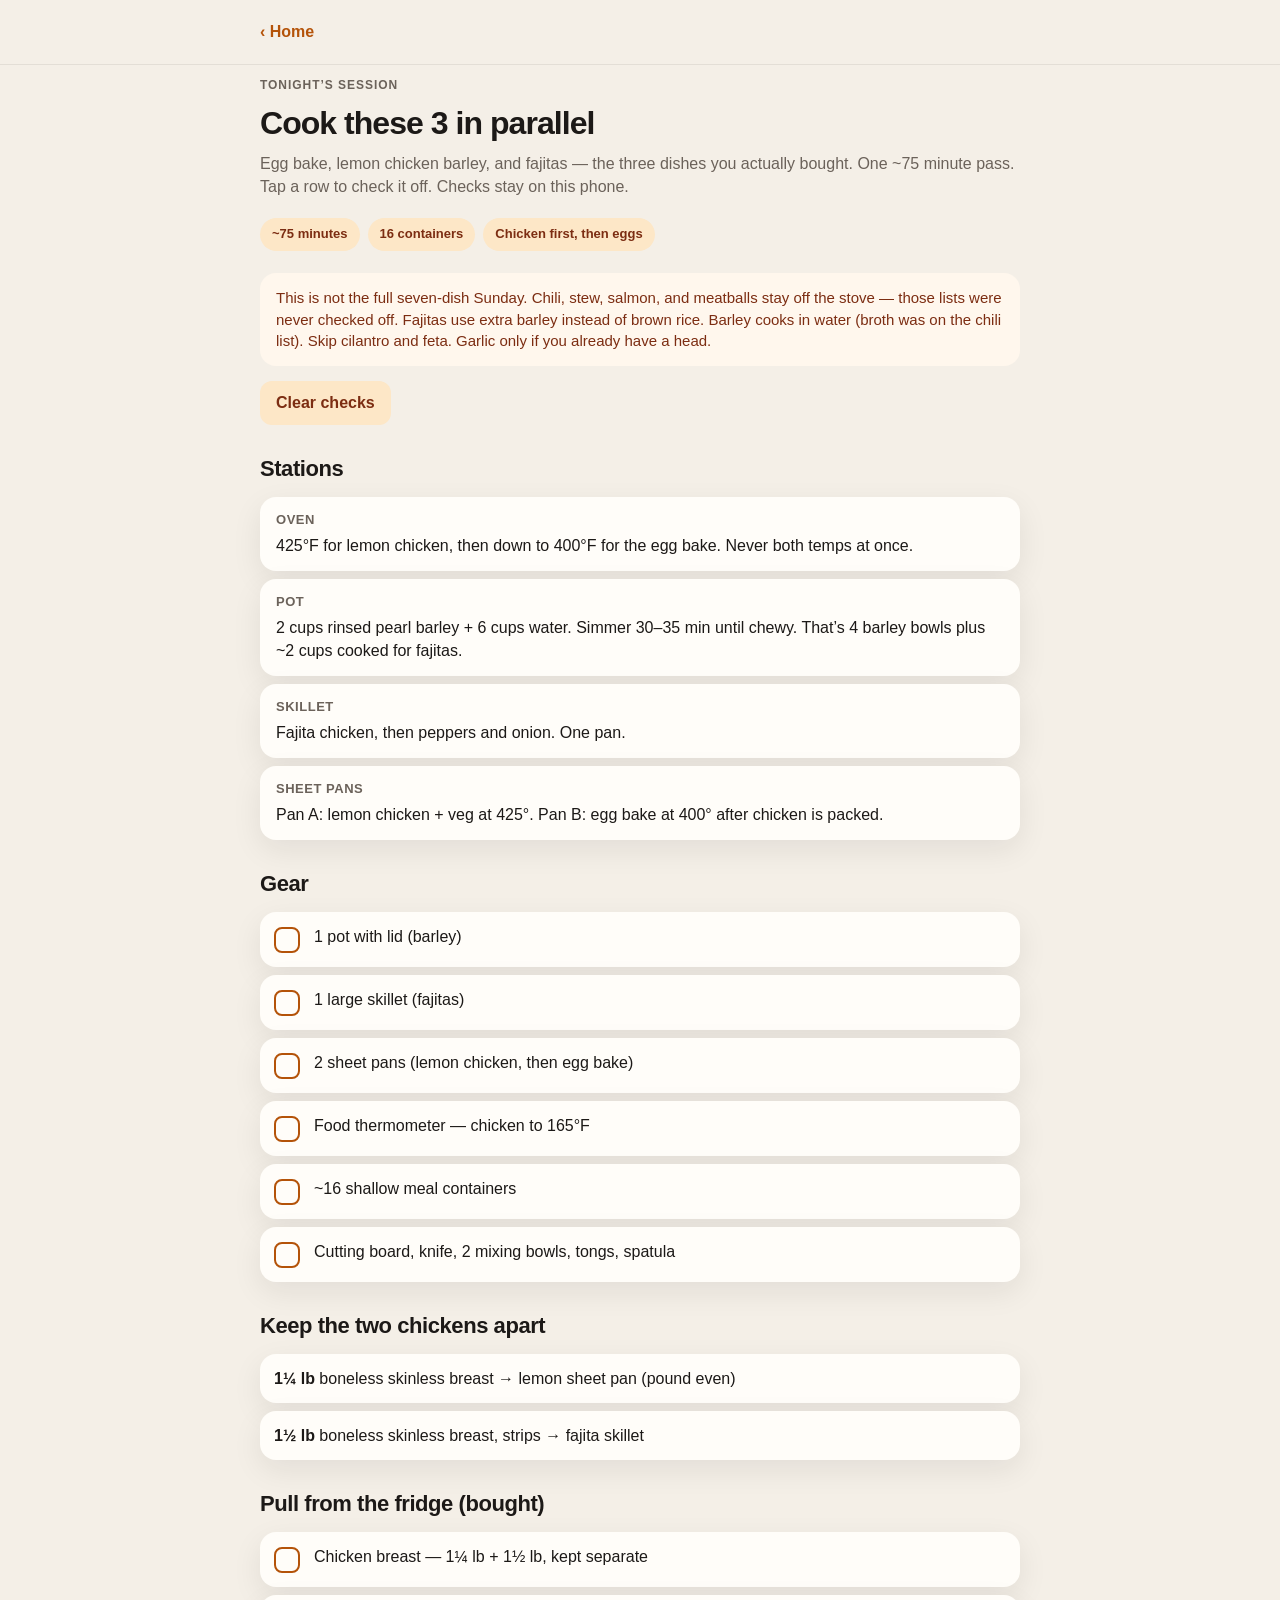
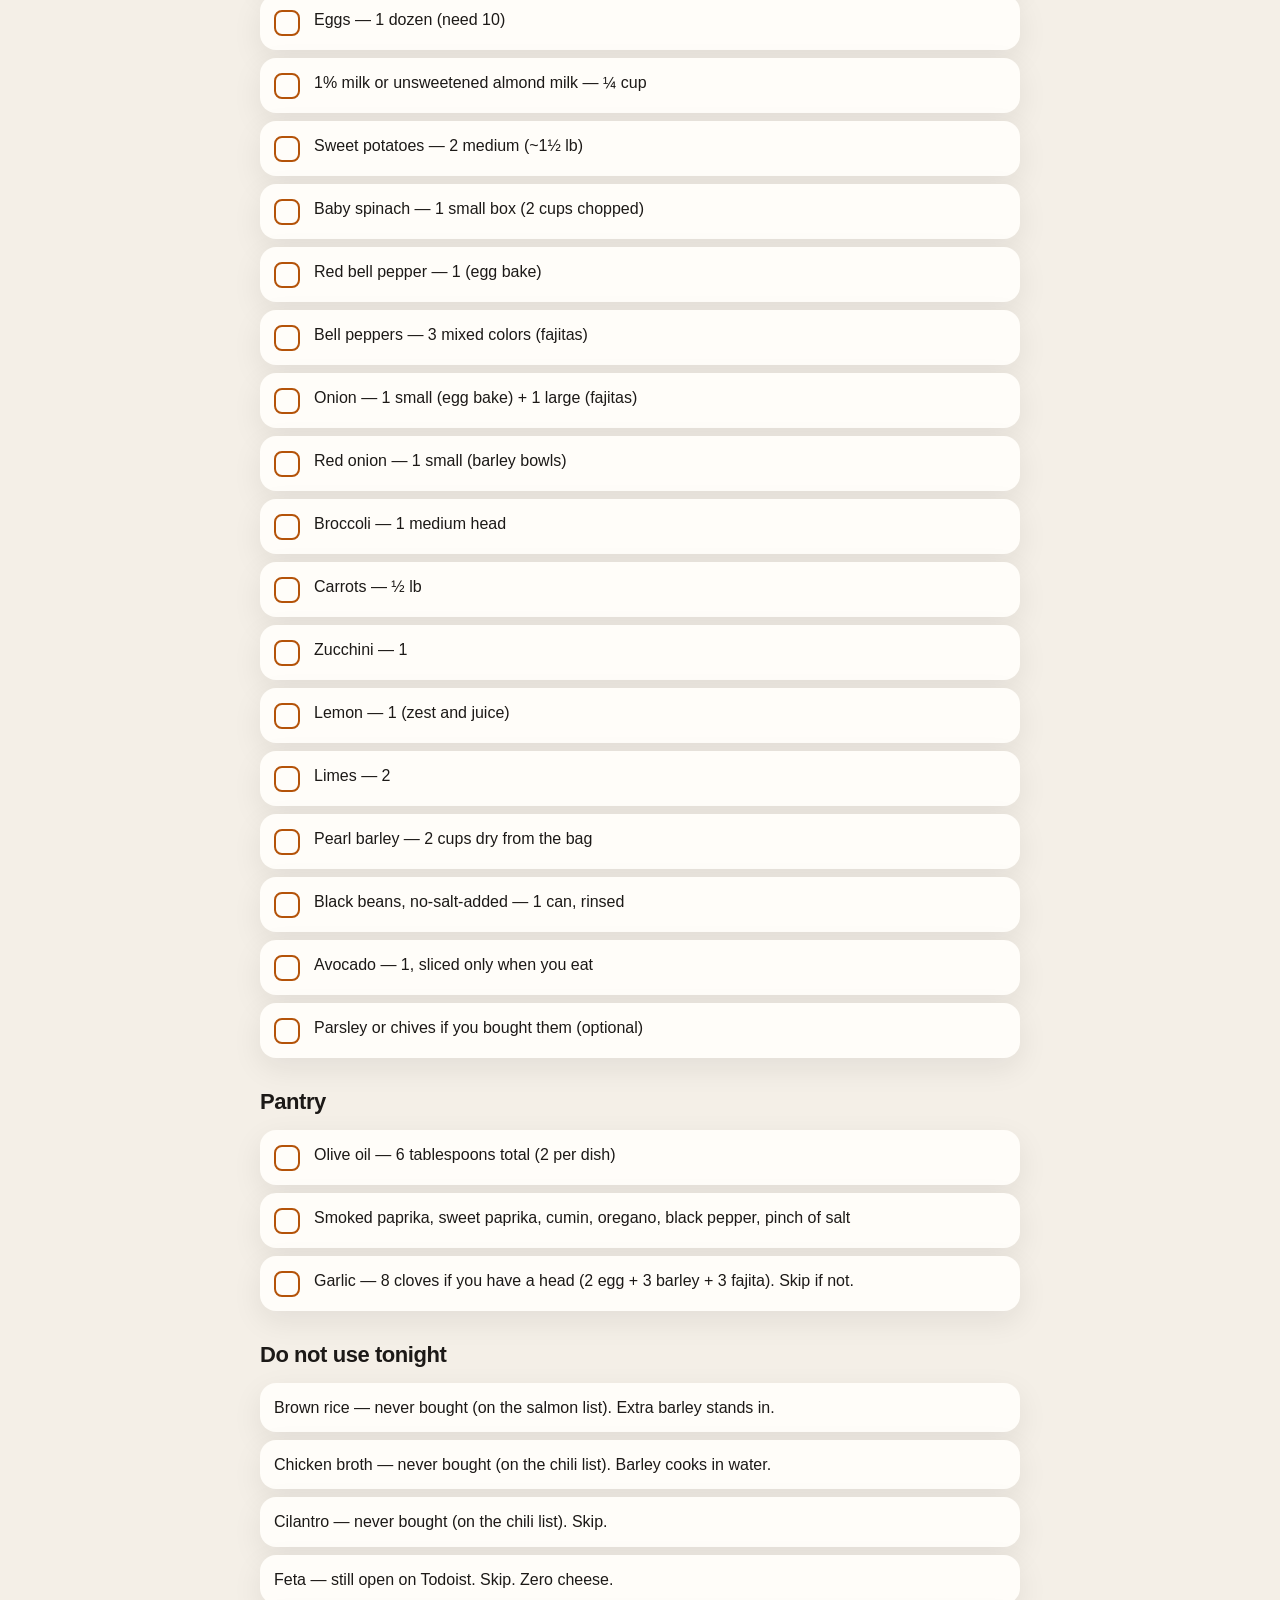
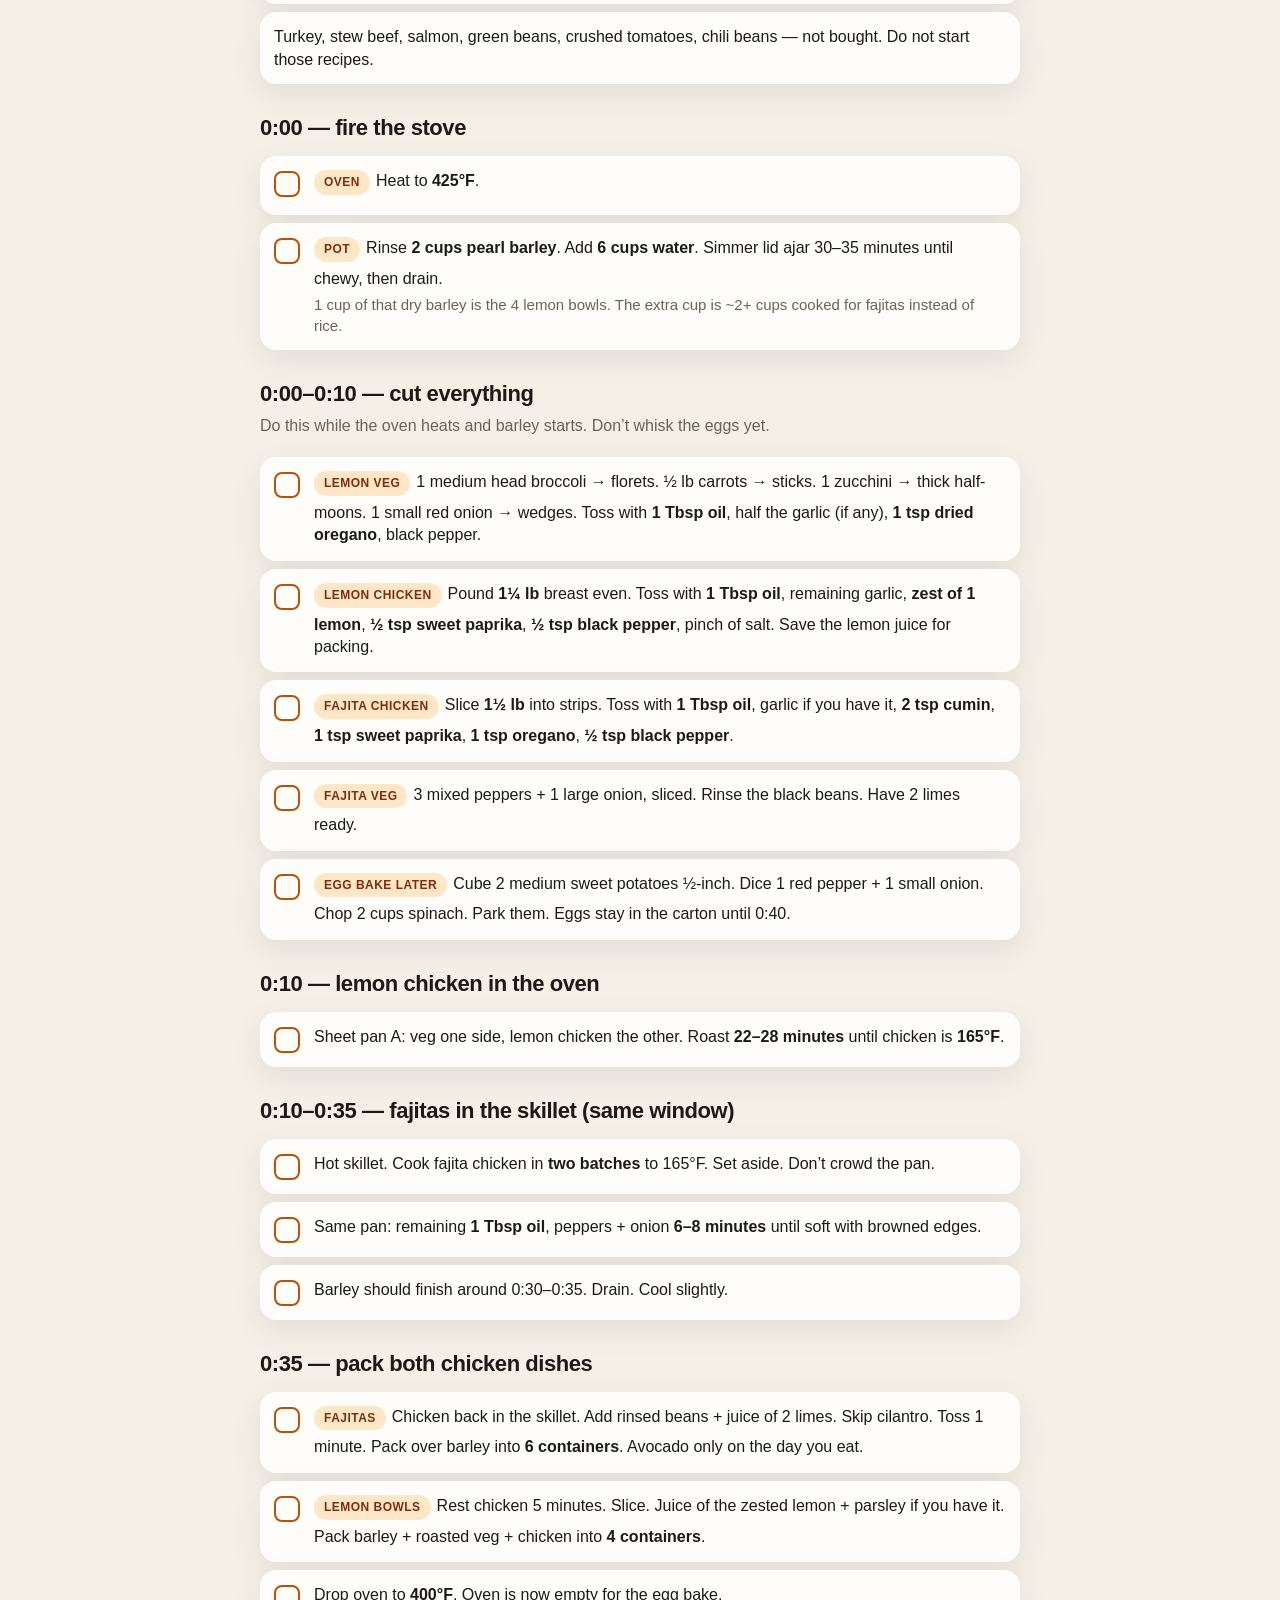
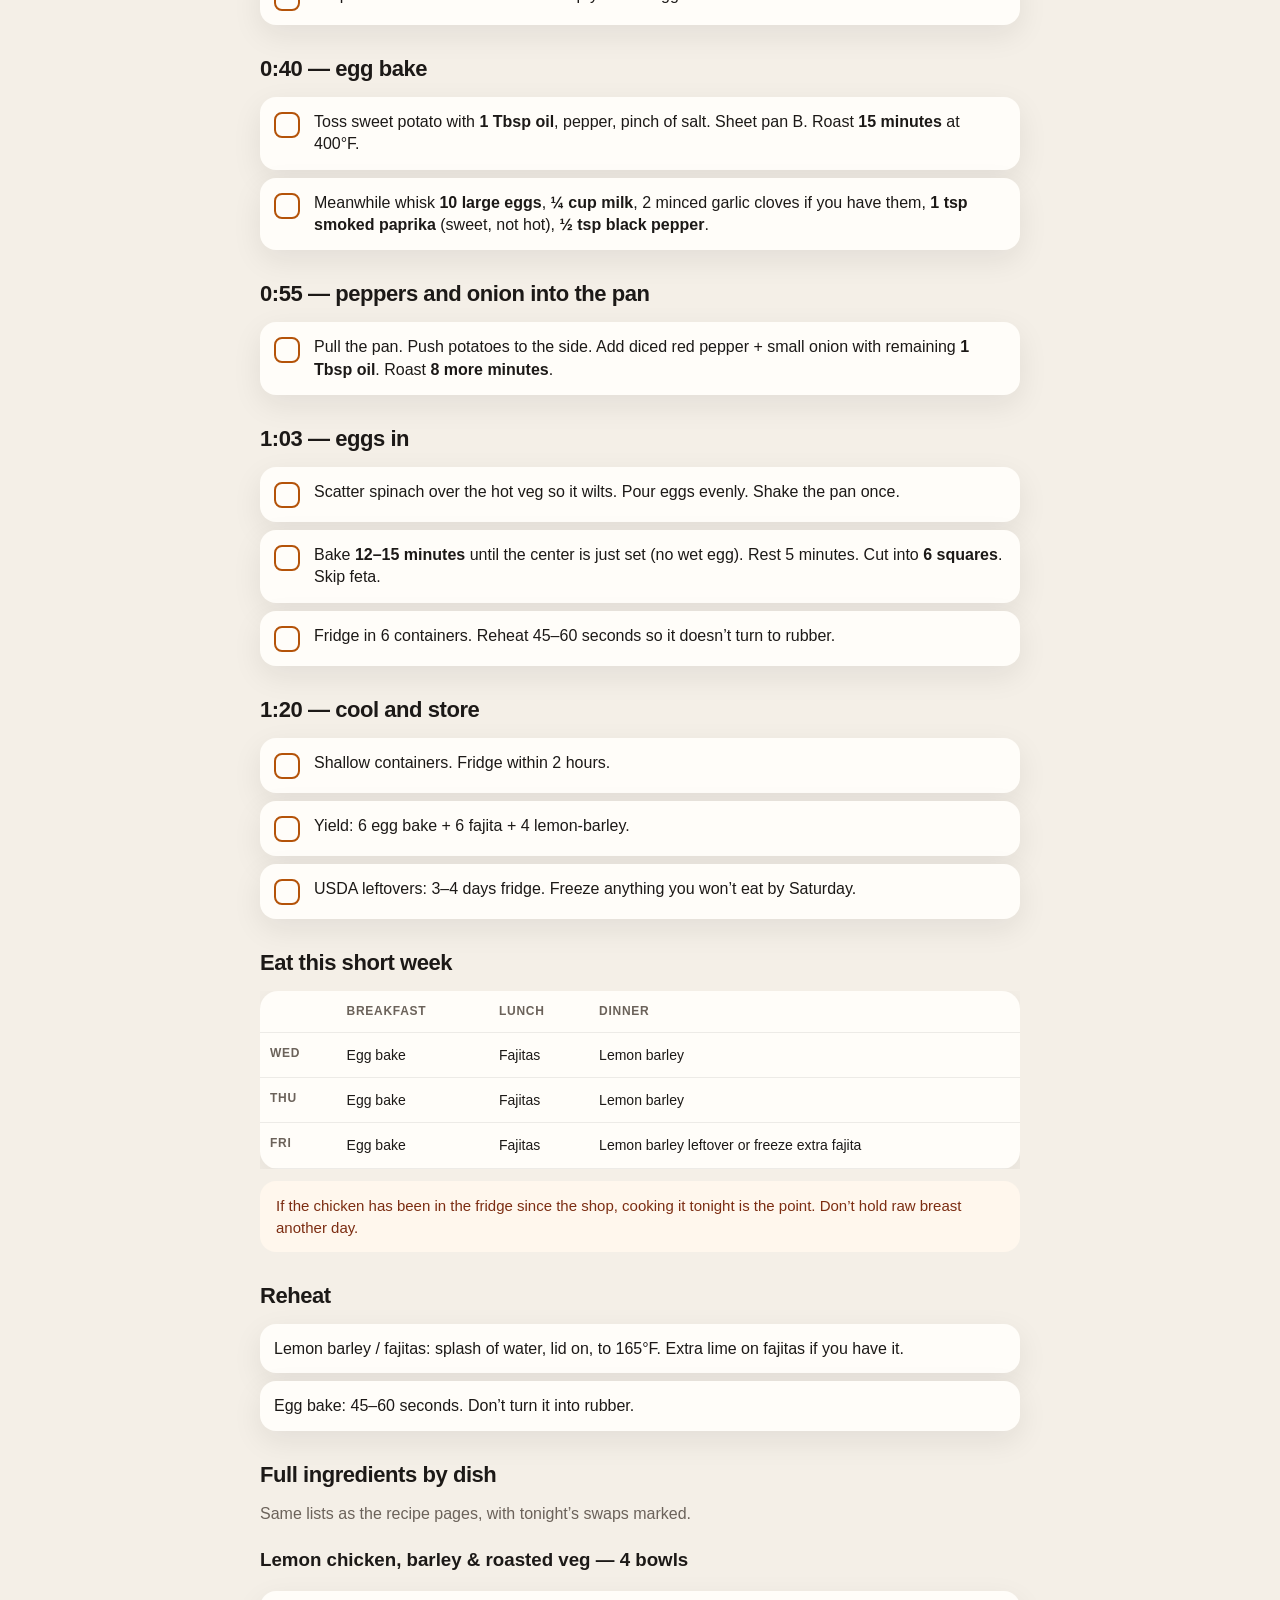
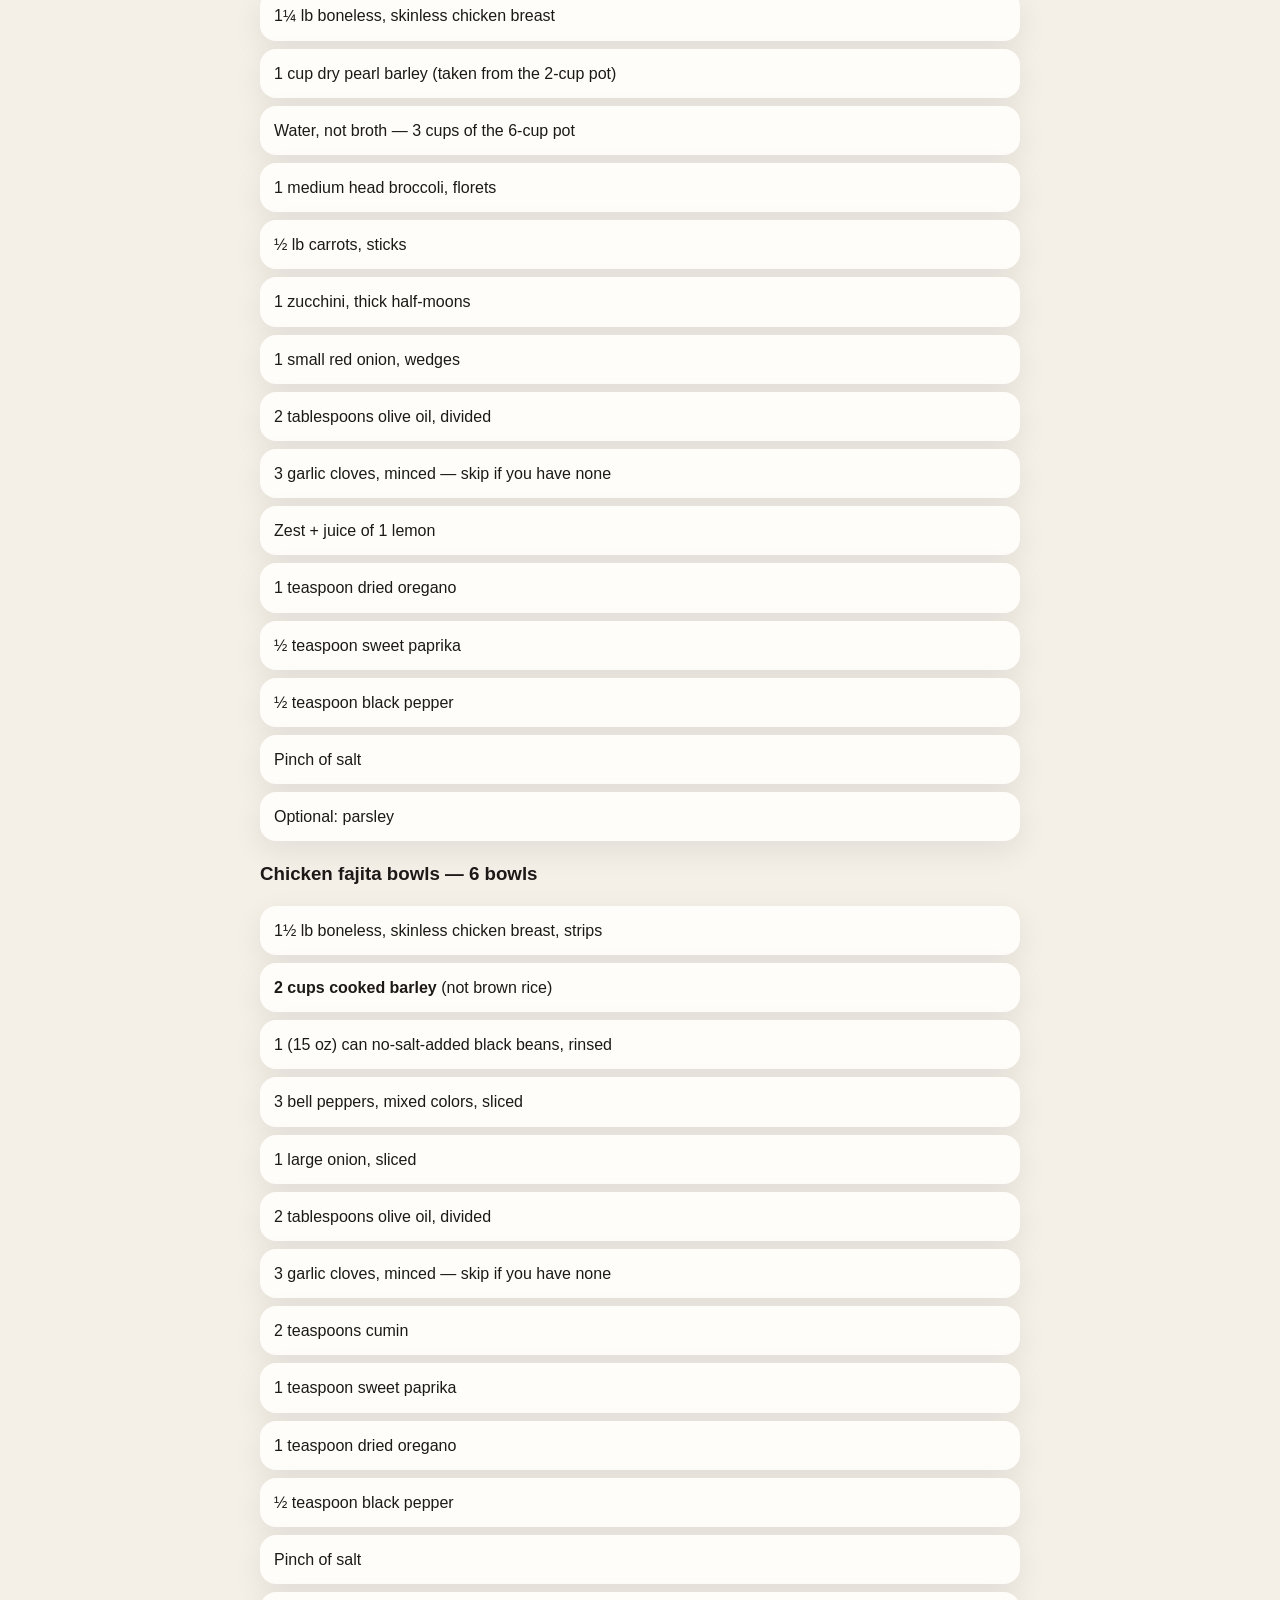
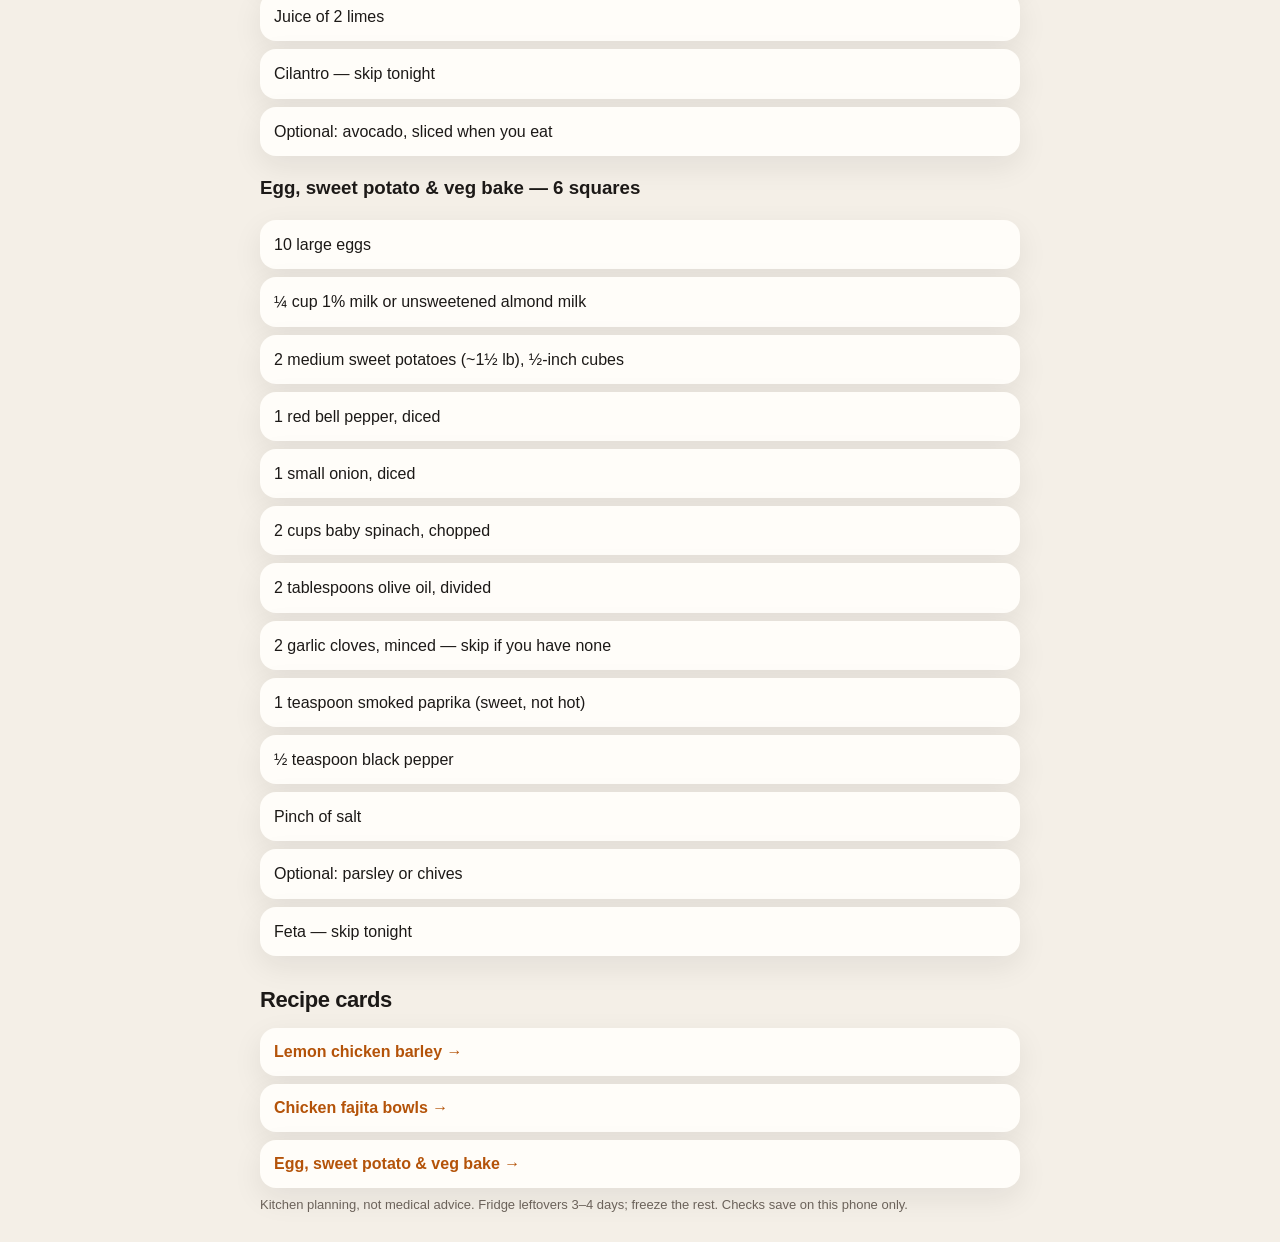
==== cook-now.html @ e44702f2 "Add parallel cook-now page for the three bought dishes. Phone checklist with full quantities, oven/s" ====
<!doctype html>
<html lang="en">
<head>
<meta charset="utf-8">
<meta name="viewport" content="width=device-width, initial-scale=1, viewport-fit=cover">
<meta name="theme-color" content="#f4efe7">
<meta name="apple-mobile-web-app-capable" content="yes">
<title>Cook these 3 now</title>
<link rel="stylesheet" href="css/app.css">
</head>
<body>
<header class="app"><div class="wrap"><a class="back" href="index.html">‹ Home</a></div></header>
<main class="wrap">

<!-- cook-now-v20260909 -->
<p class="kicker">Tonight’s session</p>
<h1>Cook these 3 in parallel</h1>
<p class="lede">Egg bake, lemon chicken barley, and fajitas — the three dishes you actually bought. One ~75 minute pass. Tap a row to check it off. Checks stay on this phone.</p>

<div class="pills">
  <span class="pill">~75 minutes</span>
  <span class="pill">16 containers</span>
  <span class="pill">Chicken first, then eggs</span>
</div>

<p class="note">This is not the full seven-dish Sunday. Chili, stew, salmon, and meatballs stay off the stove — those lists were never checked off. Fajitas use extra barley instead of brown rice. Barley cooks in water (broth was on the chili list). Skip cilantro and feta. Garlic only if you already have a head.</p>

<div class="toolbar-row">
  <button type="button" class="reset" id="reset-checks">Clear checks</button>
</div>

<h2>Stations</h2>
<div class="station-grid">
  <div class="station"><b>Oven</b>425°F for lemon chicken, then down to 400°F for the egg bake. Never both temps at once.</div>
  <div class="station"><b>Pot</b>2 cups rinsed pearl barley + 6 cups water. Simmer 30–35 min until chewy. That’s 4 barley bowls plus ~2 cups cooked for fajitas.</div>
  <div class="station"><b>Skillet</b>Fajita chicken, then peppers and onion. One pan.</div>
  <div class="station"><b>Sheet pans</b>Pan A: lemon chicken + veg at 425°. Pan B: egg bake at 400° after chicken is packed.</div>
</div>

<h2>Gear</h2>
<ul class="check" data-group="gear">
  <li data-id="g1"><span class="box" aria-hidden="true"></span><span class="txt">1 pot with lid (barley)</span></li>
  <li data-id="g2"><span class="box" aria-hidden="true"></span><span class="txt">1 large skillet (fajitas)</span></li>
  <li data-id="g3"><span class="box" aria-hidden="true"></span><span class="txt">2 sheet pans (lemon chicken, then egg bake)</span></li>
  <li data-id="g4"><span class="box" aria-hidden="true"></span><span class="txt">Food thermometer — chicken to 165°F</span></li>
  <li data-id="g5"><span class="box" aria-hidden="true"></span><span class="txt">~16 shallow meal containers</span></li>
  <li data-id="g6"><span class="box" aria-hidden="true"></span><span class="txt">Cutting board, knife, 2 mixing bowls, tongs, spatula</span></li>
</ul>

<h2>Keep the two chickens apart</h2>
<ul class="ing">
  <li><b>1¼ lb</b> boneless skinless breast → lemon sheet pan (pound even)</li>
  <li><b>1½ lb</b> boneless skinless breast, strips → fajita skillet</li>
</ul>

<h2>Pull from the fridge (bought)</h2>
<ul class="check" data-group="have">
  <li data-id="h1"><span class="box" aria-hidden="true"></span><span class="txt">Chicken breast — 1¼ lb + 1½ lb, kept separate</span></li>
  <li data-id="h2"><span class="box" aria-hidden="true"></span><span class="txt">Eggs — 1 dozen (need 10)</span></li>
  <li data-id="h3"><span class="box" aria-hidden="true"></span><span class="txt">1% milk or unsweetened almond milk — ¼ cup</span></li>
  <li data-id="h4"><span class="box" aria-hidden="true"></span><span class="txt">Sweet potatoes — 2 medium (~1½ lb)</span></li>
  <li data-id="h5"><span class="box" aria-hidden="true"></span><span class="txt">Baby spinach — 1 small box (2 cups chopped)</span></li>
  <li data-id="h6"><span class="box" aria-hidden="true"></span><span class="txt">Red bell pepper — 1 (egg bake)</span></li>
  <li data-id="h7"><span class="box" aria-hidden="true"></span><span class="txt">Bell peppers — 3 mixed colors (fajitas)</span></li>
  <li data-id="h8"><span class="box" aria-hidden="true"></span><span class="txt">Onion — 1 small (egg bake) + 1 large (fajitas)</span></li>
  <li data-id="h9"><span class="box" aria-hidden="true"></span><span class="txt">Red onion — 1 small (barley bowls)</span></li>
  <li data-id="h10"><span class="box" aria-hidden="true"></span><span class="txt">Broccoli — 1 medium head</span></li>
  <li data-id="h11"><span class="box" aria-hidden="true"></span><span class="txt">Carrots — ½ lb</span></li>
  <li data-id="h12"><span class="box" aria-hidden="true"></span><span class="txt">Zucchini — 1</span></li>
  <li data-id="h13"><span class="box" aria-hidden="true"></span><span class="txt">Lemon — 1 (zest and juice)</span></li>
  <li data-id="h14"><span class="box" aria-hidden="true"></span><span class="txt">Limes — 2</span></li>
  <li data-id="h15"><span class="box" aria-hidden="true"></span><span class="txt">Pearl barley — 2 cups dry from the bag</span></li>
  <li data-id="h16"><span class="box" aria-hidden="true"></span><span class="txt">Black beans, no-salt-added — 1 can, rinsed</span></li>
  <li data-id="h17"><span class="box" aria-hidden="true"></span><span class="txt">Avocado — 1, sliced only when you eat</span></li>
  <li data-id="h18"><span class="box" aria-hidden="true"></span><span class="txt">Parsley or chives if you bought them (optional)</span></li>
</ul>

<h2>Pantry</h2>
<ul class="check" data-group="pantry">
  <li data-id="p1"><span class="box" aria-hidden="true"></span><span class="txt">Olive oil — 6 tablespoons total (2 per dish)</span></li>
  <li data-id="p2"><span class="box" aria-hidden="true"></span><span class="txt">Smoked paprika, sweet paprika, cumin, oregano, black pepper, pinch of salt</span></li>
  <li data-id="p3"><span class="box" aria-hidden="true"></span><span class="txt">Garlic — 8 cloves if you have a head (2 egg + 3 barley + 3 fajita). Skip if not.</span></li>
</ul>

<h2>Do not use tonight</h2>
<ul class="ing">
  <li>Brown rice — never bought (on the salmon list). Extra barley stands in.</li>
  <li>Chicken broth — never bought (on the chili list). Barley cooks in water.</li>
  <li>Cilantro — never bought (on the chili list). Skip.</li>
  <li>Feta — still open on Todoist. Skip. Zero cheese.</li>
  <li>Turkey, stew beef, salmon, green beans, crushed tomatoes, chili beans — not bought. Do not start those recipes.</li>
</ul>

<h2>0:00 — fire the stove</h2>
<ul class="check" data-group="t00">
  <li data-id="t00a"><span class="box" aria-hidden="true"></span><span class="txt"><span class="when">Oven</span>Heat to <b>425°F</b>.</span></li>
  <li data-id="t00b"><span class="box" aria-hidden="true"></span><span class="txt"><span class="when">Pot</span>Rinse <b>2 cups pearl barley</b>. Add <b>6 cups water</b>. Simmer lid ajar 30–35 minutes until chewy, then drain.<span class="sub">1 cup of that dry barley is the 4 lemon bowls. The extra cup is ~2+ cups cooked for fajitas instead of rice.</span></span></li>
</ul>

<h2>0:00–0:10 — cut everything</h2>
<p class="lede" style="margin-top:-8px">Do this while the oven heats and barley starts. Don’t whisk the eggs yet.</p>
<ul class="check" data-group="prep">
  <li data-id="pr1"><span class="box" aria-hidden="true"></span><span class="txt"><span class="when">Lemon veg</span>1 medium head broccoli → florets. ½ lb carrots → sticks. 1 zucchini → thick half-moons. 1 small red onion → wedges. Toss with <b>1 Tbsp oil</b>, half the garlic (if any), <b>1 tsp dried oregano</b>, black pepper.</span></li>
  <li data-id="pr2"><span class="box" aria-hidden="true"></span><span class="txt"><span class="when">Lemon chicken</span>Pound <b>1¼ lb</b> breast even. Toss with <b>1 Tbsp oil</b>, remaining garlic, <b>zest of 1 lemon</b>, <b>½ tsp sweet paprika</b>, <b>½ tsp black pepper</b>, pinch of salt. Save the lemon juice for packing.</span></li>
  <li data-id="pr3"><span class="box" aria-hidden="true"></span><span class="txt"><span class="when">Fajita chicken</span>Slice <b>1½ lb</b> into strips. Toss with <b>1 Tbsp oil</b>, garlic if you have it, <b>2 tsp cumin</b>, <b>1 tsp sweet paprika</b>, <b>1 tsp oregano</b>, <b>½ tsp black pepper</b>.</span></li>
  <li data-id="pr4"><span class="box" aria-hidden="true"></span><span class="txt"><span class="when">Fajita veg</span>3 mixed peppers + 1 large onion, sliced. Rinse the black beans. Have 2 limes ready.</span></li>
  <li data-id="pr5"><span class="box" aria-hidden="true"></span><span class="txt"><span class="when">Egg bake later</span>Cube 2 medium sweet potatoes ½-inch. Dice 1 red pepper + 1 small onion. Chop 2 cups spinach. Park them. Eggs stay in the carton until 0:40.</span></li>
</ul>

<h2>0:10 — lemon chicken in the oven</h2>
<ul class="check" data-group="t10">
  <li data-id="t10a"><span class="box" aria-hidden="true"></span><span class="txt">Sheet pan A: veg one side, lemon chicken the other. Roast <b>22–28 minutes</b> until chicken is <b>165°F</b>.</span></li>
</ul>

<h2>0:10–0:35 — fajitas in the skillet (same window)</h2>
<ul class="check" data-group="t10s">
  <li data-id="t10b"><span class="box" aria-hidden="true"></span><span class="txt">Hot skillet. Cook fajita chicken in <b>two batches</b> to 165°F. Set aside. Don’t crowd the pan.</span></li>
  <li data-id="t10c"><span class="box" aria-hidden="true"></span><span class="txt">Same pan: remaining <b>1 Tbsp oil</b>, peppers + onion <b>6–8 minutes</b> until soft with browned edges.</span></li>
  <li data-id="t10d"><span class="box" aria-hidden="true"></span><span class="txt">Barley should finish around 0:30–0:35. Drain. Cool slightly.</span></li>
</ul>

<h2>0:35 — pack both chicken dishes</h2>
<ul class="check" data-group="t35">
  <li data-id="t35a"><span class="box" aria-hidden="true"></span><span class="txt"><span class="when">Fajitas</span>Chicken back in the skillet. Add rinsed beans + juice of 2 limes. Skip cilantro. Toss 1 minute. Pack over barley into <b>6 containers</b>. Avocado only on the day you eat.</span></li>
  <li data-id="t35b"><span class="box" aria-hidden="true"></span><span class="txt"><span class="when">Lemon bowls</span>Rest chicken 5 minutes. Slice. Juice of the zested lemon + parsley if you have it. Pack barley + roasted veg + chicken into <b>4 containers</b>.</span></li>
  <li data-id="t35c"><span class="box" aria-hidden="true"></span><span class="txt">Drop oven to <b>400°F</b>. Oven is now empty for the egg bake.</span></li>
</ul>

<h2>0:40 — egg bake</h2>
<ul class="check" data-group="t40">
  <li data-id="t40a"><span class="box" aria-hidden="true"></span><span class="txt">Toss sweet potato with <b>1 Tbsp oil</b>, pepper, pinch of salt. Sheet pan B. Roast <b>15 minutes</b> at 400°F.</span></li>
  <li data-id="t40b"><span class="box" aria-hidden="true"></span><span class="txt">Meanwhile whisk <b>10 large eggs</b>, <b>¼ cup milk</b>, 2 minced garlic cloves if you have them, <b>1 tsp smoked paprika</b> (sweet, not hot), <b>½ tsp black pepper</b>.</span></li>
</ul>

<h2>0:55 — peppers and onion into the pan</h2>
<ul class="check" data-group="t55">
  <li data-id="t55a"><span class="box" aria-hidden="true"></span><span class="txt">Pull the pan. Push potatoes to the side. Add diced red pepper + small onion with remaining <b>1 Tbsp oil</b>. Roast <b>8 more minutes</b>.</span></li>
</ul>

<h2>1:03 — eggs in</h2>
<ul class="check" data-group="t63">
  <li data-id="t63a"><span class="box" aria-hidden="true"></span><span class="txt">Scatter spinach over the hot veg so it wilts. Pour eggs evenly. Shake the pan once.</span></li>
  <li data-id="t63b"><span class="box" aria-hidden="true"></span><span class="txt">Bake <b>12–15 minutes</b> until the center is just set (no wet egg). Rest 5 minutes. Cut into <b>6 squares</b>. Skip feta.</span></li>
  <li data-id="t63c"><span class="box" aria-hidden="true"></span><span class="txt">Fridge in 6 containers. Reheat 45–60 seconds so it doesn’t turn to rubber.</span></li>
</ul>

<h2>1:20 — cool and store</h2>
<ul class="check" data-group="done">
  <li data-id="d1"><span class="box" aria-hidden="true"></span><span class="txt">Shallow containers. Fridge within 2 hours.</span></li>
  <li data-id="d2"><span class="box" aria-hidden="true"></span><span class="txt">Yield: 6 egg bake + 6 fajita + 4 lemon-barley.</span></li>
  <li data-id="d3"><span class="box" aria-hidden="true"></span><span class="txt">USDA leftovers: 3–4 days fridge. Freeze anything you won’t eat by Saturday.</span></li>
</ul>

<h2>Eat this short week</h2>
<div style="overflow-x:auto">
<table class="week">
<thead><tr><th></th><th>Breakfast</th><th>Lunch</th><th>Dinner</th></tr></thead>
<tbody>
<tr><th>Wed</th><td>Egg bake</td><td>Fajitas</td><td>Lemon barley</td></tr>
<tr><th>Thu</th><td>Egg bake</td><td>Fajitas</td><td>Lemon barley</td></tr>
<tr><th>Fri</th><td>Egg bake</td><td>Fajitas</td><td>Lemon barley leftover or freeze extra fajita</td></tr>
</tbody>
</table>
</div>
<p class="note" style="margin-top:12px">If the chicken has been in the fridge since the shop, cooking it tonight is the point. Don’t hold raw breast another day.</p>

<h2>Reheat</h2>
<ul class="ing">
  <li>Lemon barley / fajitas: splash of water, lid on, to 165°F. Extra lime on fajitas if you have it.</li>
  <li>Egg bake: 45–60 seconds. Don’t turn it into rubber.</li>
</ul>

<h2>Full ingredients by dish</h2>
<p class="lede">Same lists as the recipe pages, with tonight’s swaps marked.</p>

<h3>Lemon chicken, barley &amp; roasted veg — 4 bowls</h3>
<ul class="ing">
  <li>1¼ lb boneless, skinless chicken breast</li>
  <li>1 cup dry pearl barley (taken from the 2-cup pot)</li>
  <li>Water, not broth — 3 cups of the 6-cup pot</li>
  <li>1 medium head broccoli, florets</li>
  <li>½ lb carrots, sticks</li>
  <li>1 zucchini, thick half-moons</li>
  <li>1 small red onion, wedges</li>
  <li>2 tablespoons olive oil, divided</li>
  <li>3 garlic cloves, minced — skip if you have none</li>
  <li>Zest + juice of 1 lemon</li>
  <li>1 teaspoon dried oregano</li>
  <li>½ teaspoon sweet paprika</li>
  <li>½ teaspoon black pepper</li>
  <li>Pinch of salt</li>
  <li>Optional: parsley</li>
</ul>

<h3>Chicken fajita bowls — 6 bowls</h3>
<ul class="ing">
  <li>1½ lb boneless, skinless chicken breast, strips</li>
  <li><b>2 cups cooked barley</b> (not brown rice)</li>
  <li>1 (15 oz) can no-salt-added black beans, rinsed</li>
  <li>3 bell peppers, mixed colors, sliced</li>
  <li>1 large onion, sliced</li>
  <li>2 tablespoons olive oil, divided</li>
  <li>3 garlic cloves, minced — skip if you have none</li>
  <li>2 teaspoons cumin</li>
  <li>1 teaspoon sweet paprika</li>
  <li>1 teaspoon dried oregano</li>
  <li>½ teaspoon black pepper</li>
  <li>Pinch of salt</li>
  <li>Juice of 2 limes</li>
  <li>Cilantro — skip tonight</li>
  <li>Optional: avocado, sliced when you eat</li>
</ul>

<h3>Egg, sweet potato &amp; veg bake — 6 squares</h3>
<ul class="ing">
  <li>10 large eggs</li>
  <li>¼ cup 1% milk or unsweetened almond milk</li>
  <li>2 medium sweet potatoes (~1½ lb), ½-inch cubes</li>
  <li>1 red bell pepper, diced</li>
  <li>1 small onion, diced</li>
  <li>2 cups baby spinach, chopped</li>
  <li>2 tablespoons olive oil, divided</li>
  <li>2 garlic cloves, minced — skip if you have none</li>
  <li>1 teaspoon smoked paprika (sweet, not hot)</li>
  <li>½ teaspoon black pepper</li>
  <li>Pinch of salt</li>
  <li>Optional: parsley or chives</li>
  <li>Feta — skip tonight</li>
</ul>

<h2>Recipe cards</h2>
<div class="dish-links">
  <a href="recipes/barley-bowls.html">Lemon chicken barley →</a>
  <a href="recipes/fajitas.html">Chicken fajita bowls →</a>
  <a href="recipes/egg-bake.html">Egg, sweet potato &amp; veg bake →</a>
</div>

</main>
<footer class="wrap">Kitchen planning, not medical advice. Fridge leftovers 3–4 days; freeze the rest. Checks save on this phone only.</footer>
<script>
(function () {
  var KEY = 'cook-now-v20260909';
  var state = {};
  try { state = JSON.parse(localStorage.getItem(KEY) || '{}') || {}; } catch (e) { state = {}; }
  function paint(li) {
    var on = !!state[li.getAttribute('data-id')];
    li.classList.toggle('on', on);
    li.setAttribute('aria-checked', on ? 'true' : 'false');
  }
  document.querySelectorAll('.check li[data-id]').forEach(function (li) {
    li.setAttribute('role', 'checkbox');
    li.setAttribute('tabindex', '0');
    paint(li);
    function toggle() {
      var id = li.getAttribute('data-id');
      state[id] = !state[id];
      try { localStorage.setItem(KEY, JSON.stringify(state)); } catch (e) {}
      paint(li);
    }
    li.addEventListener('click', toggle);
    li.addEventListener('keydown', function (e) {
      if (e.key === 'Enter' || e.key === ' ') { e.preventDefault(); toggle(); }
    });
  });
  var reset = document.getElementById('reset-checks');
  if (reset) {
    reset.addEventListener('click', function () {
      state = {};
      try { localStorage.removeItem(KEY); } catch (e) {}
      document.querySelectorAll('.check li[data-id]').forEach(paint);
    });
  }
})();
</script>
</body>
</html>
---- css/app.css ----
:root {
  --bg: #f4efe7;
  --card: #fffdf9;
  --ink: #1c1917;
  --muted: #6b625a;
  --line: rgba(28, 25, 23, 0.08);
  --accent: #b45309;
  --accent-soft: #fde7c7;
  --shadow: 0 10px 30px rgba(28, 25, 23, 0.08);
  --radius: 22px;
}
* { box-sizing: border-box; }
html, body { margin: 0; padding: 0; }
body {
  font-family: -apple-system, BlinkMacSystemFont, "SF Pro Text", "Segoe UI", sans-serif;
  background: var(--bg);
  color: var(--ink);
  line-height: 1.45;
  padding-bottom: calc(28px + env(safe-area-inset-bottom));
}
a { color: inherit; }
.wrap { width: min(760px, calc(100% - 32px)); margin: 0 auto; }
header.app {
  position: sticky; top: 0; z-index: 10;
  background: rgba(244, 239, 231, 0.9);
  -webkit-backdrop-filter: blur(16px);
  backdrop-filter: blur(16px);
  border-bottom: 1px solid var(--line);
}
header.app .wrap {
  display: flex; align-items: center; justify-content: space-between;
  min-height: 56px;
  padding: 10px 0;
}
.back {
  display: inline-flex; align-items: center; gap: 4px;
  min-height: 44px; font-size: 16px; font-weight: 600;
  text-decoration: none; color: var(--accent);
  touch-action: manipulation;
}
.kicker { font-size: 12px; letter-spacing: .08em; text-transform: uppercase; color: var(--muted); font-weight: 700; }
h1 { font-size: 32px; line-height: 1.1; letter-spacing: -0.03em; margin: 8px 0 10px; }
h2 { font-size: 22px; letter-spacing: -0.02em; margin: 28px 0 12px; }
.lede { color: var(--muted); font-size: 16px; margin: 0 0 20px; }
.pills { display: flex; flex-wrap: wrap; gap: 8px; margin: 14px 0 22px; }
.pill {
  background: var(--accent-soft); color: #7c2d12;
  border-radius: 999px; padding: 7px 12px; font-size: 13px; font-weight: 650;
}
.gallery {
  display: flex; gap: 10px; overflow-x: auto; scroll-snap-type: x mandatory;
  padding-bottom: 6px; margin: 0 -16px 8px; padding-left: 16px; padding-right: 16px;
  -webkit-overflow-scrolling: touch;
}
.gallery img {
  width: min(86vw, 640px); height: 240px; object-fit: cover;
  border-radius: 20px; scroll-snap-align: start; flex: 0 0 auto;
  box-shadow: var(--shadow); background: #ddd;
}
.hero-card, .card, .recipe-card {
  background: var(--card); border-radius: var(--radius);
  box-shadow: var(--shadow); overflow: hidden;
}
.recipe-card img { width: 100%; height: 168px; object-fit: cover; display: block; }
.recipe-card .body, .card .body { padding: 16px 16px 18px; }
.recipe-card h3 { margin: 0 0 6px; font-size: 20px; letter-spacing: -0.02em; }
.recipe-card p { margin: 0; color: var(--muted); font-size: 15px; }
.grid { display: grid; gap: 14px; }
.week {
  width: 100%; border-collapse: collapse; font-size: 14px;
  background: var(--card); border-radius: 18px; overflow: hidden;
  box-shadow: var(--shadow);
}
.week th, .week td { padding: 12px 10px; text-align: left; border-bottom: 1px solid var(--line); vertical-align: top; }
.week th { font-size: 12px; text-transform: uppercase; letter-spacing: .06em; color: var(--muted); }
.week a { color: var(--accent); font-weight: 650; text-decoration: none; }
.ing, .steps { list-style: none; padding: 0; margin: 0; }
.ing li, .steps li {
  background: var(--card); border-radius: 16px; padding: 13px 14px;
  margin-bottom: 8px; box-shadow: var(--shadow); font-size: 16px;
}
.steps { counter-reset: step; }
.steps li { padding-left: 48px; position: relative; }
.steps li::before {
  counter-increment: step; content: counter(step);
  position: absolute; left: 12px; top: 12px;
  width: 26px; height: 26px; border-radius: 50%;
  background: var(--accent); color: white; font-size: 13px; font-weight: 700;
  display: grid; place-items: center;
}
.note {
  background: #fff7ed; border-radius: 16px; padding: 14px 16px;
  color: #7c2d12; font-size: 15px;
}
.photo-credit { font-size: 12px; color: var(--muted); margin: 18px 0 0; }
footer { margin: 36px 0 10px; color: var(--muted); font-size: 13px; }

.cook-now-link {
  display: block;
  text-decoration: none;
  margin: 0 0 22px;
  border: 2px solid #fde7c7;
}
.cook-now-link h3 { margin: 0 0 6px; font-size: 22px; letter-spacing: -0.02em; }
.cook-now-link p { margin: 0; color: var(--muted); font-size: 16px; }
.cook-now-link:active { transform: scale(0.995); }

.when {
  display: inline-block;
  font-size: 12px;
  font-weight: 700;
  letter-spacing: 0.04em;
  text-transform: uppercase;
  color: #7c2d12;
  background: var(--accent-soft);
  border-radius: 999px;
  padding: 4px 10px;
  margin: 0 6px 6px 0;
}
.station-grid { display: grid; gap: 8px; }
.station {
  background: var(--card);
  border-radius: 16px;
  padding: 14px 16px;
  box-shadow: var(--shadow);
  font-size: 16px;
}
.station b { display: block; font-size: 13px; letter-spacing: 0.04em; text-transform: uppercase; color: var(--muted); margin-bottom: 4px; }
.check { list-style: none; padding: 0; margin: 0; }
.check li {
  display: grid;
  grid-template-columns: 28px minmax(0, 1fr);
  gap: 12px;
  align-items: start;
  min-height: 48px;
  padding: 14px;
  background: var(--card);
  border-radius: 16px;
  margin-bottom: 8px;
  box-shadow: var(--shadow);
  font-size: 16px;
  line-height: 1.4;
  touch-action: manipulation;
  cursor: pointer;
  -webkit-user-select: none;
  user-select: none;
}
.check li:active { transform: scale(0.995); }
.check li.on { opacity: 0.55; }
.check li.on .txt { text-decoration: line-through; }
.check .box {
  width: 26px;
  height: 26px;
  margin-top: 1px;
  border-radius: 8px;
  border: 2px solid var(--accent);
  background: transparent;
}
.check li.on .box { background: var(--accent); }
.check .sub { display: block; color: var(--muted); font-size: 15px; margin-top: 4px; }
.toolbar-row {
  display: flex;
  gap: 8px;
  margin: 8px 0 16px;
}
.reset {
  min-height: 44px;
  padding: 0 16px;
  border: 0;
  border-radius: 12px;
  background: var(--accent-soft);
  color: #7c2d12;
  font-size: 16px;
  font-weight: 650;
  touch-action: manipulation;
}
.reset:active { transform: scale(0.97); }
.dish-links a {
  display: flex;
  align-items: center;
  min-height: 48px;
  padding: 12px 14px;
  background: var(--card);
  border-radius: 16px;
  box-shadow: var(--shadow);
  text-decoration: none;
  font-size: 16px;
  font-weight: 650;
  color: var(--accent);
  margin-bottom: 8px;
  touch-action: manipulation;
}
@media (prefers-reduced-motion: reduce) {
  .check li, .reset, .cook-now-link, .dish-links a { transform: none !important; }
}
@media (prefers-reduced-transparency: reduce) {
  header.app {
    background: var(--bg) !important;
    -webkit-backdrop-filter: none !important;
    backdrop-filter: none !important;
  }
}
@media (min-width: 700px) {
  .gallery img { height: 320px; }
  .grid.cards { grid-template-columns: 1fr 1fr; }
}
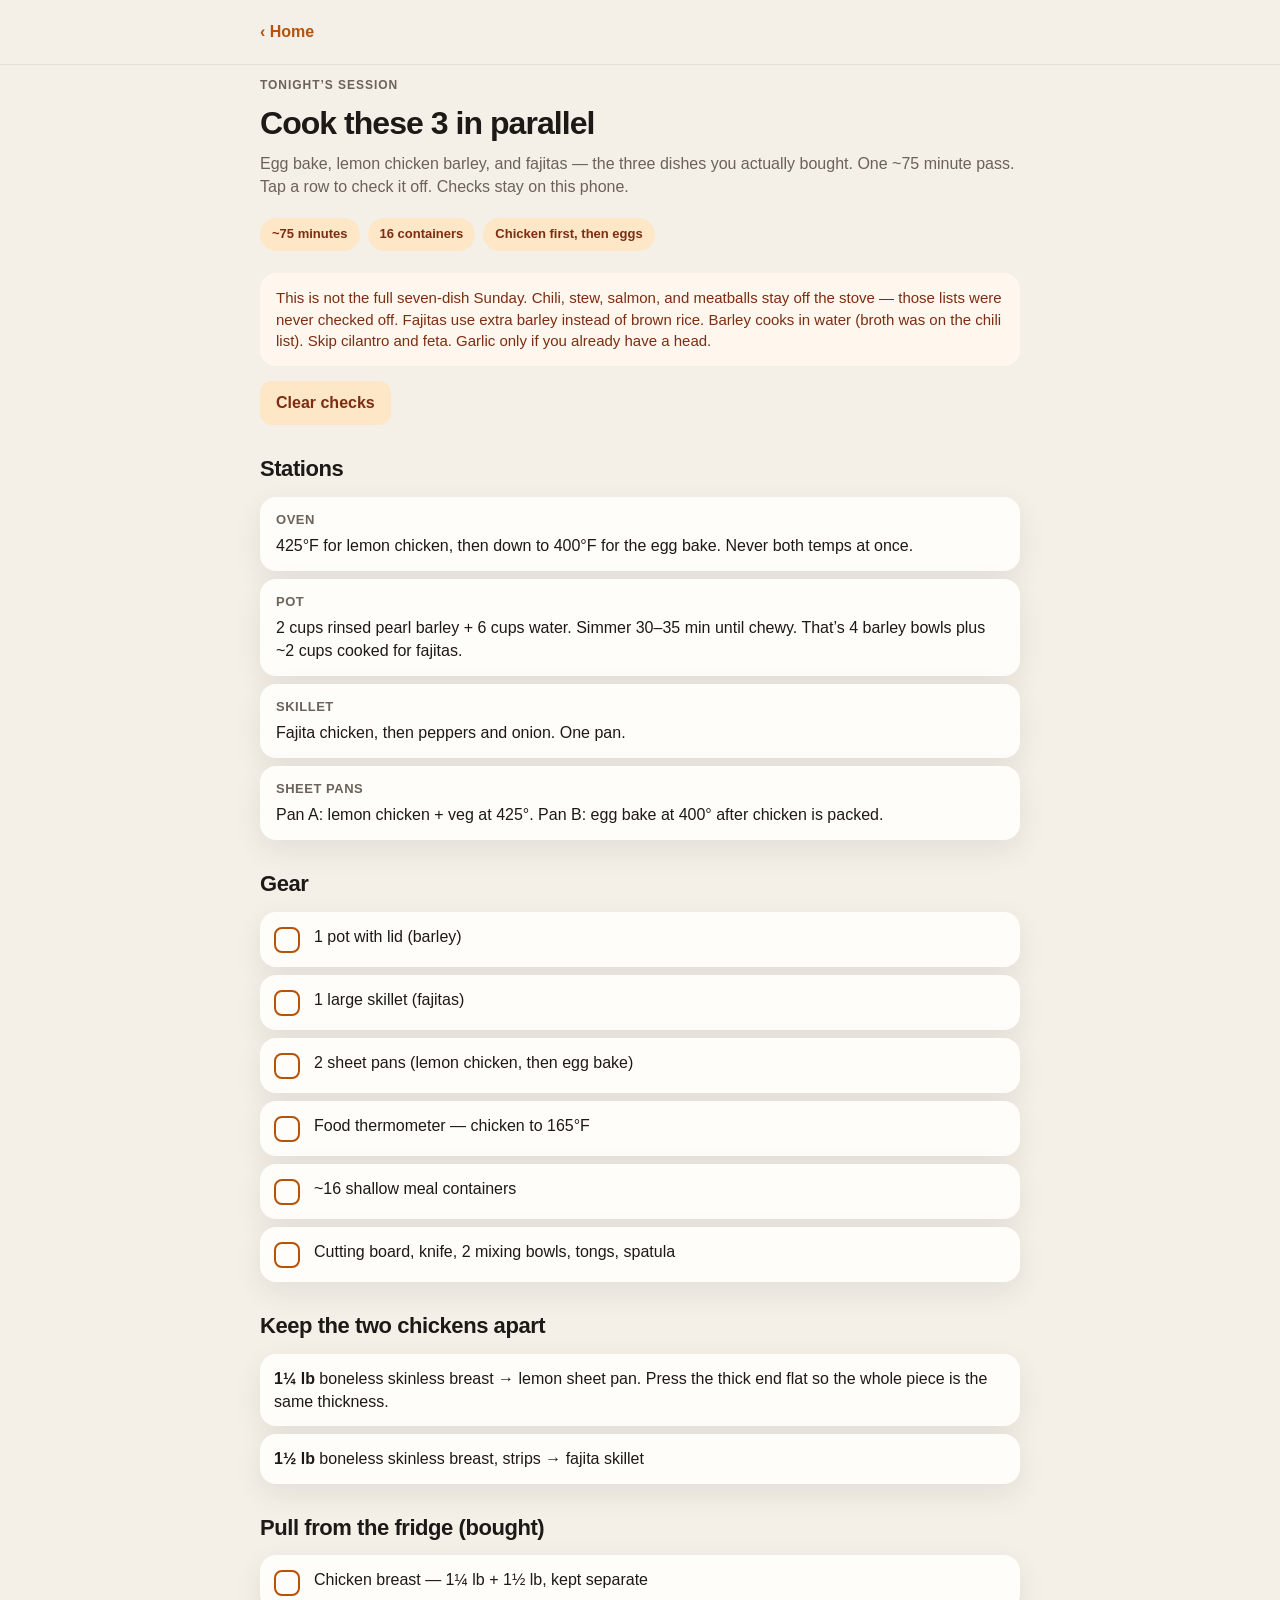
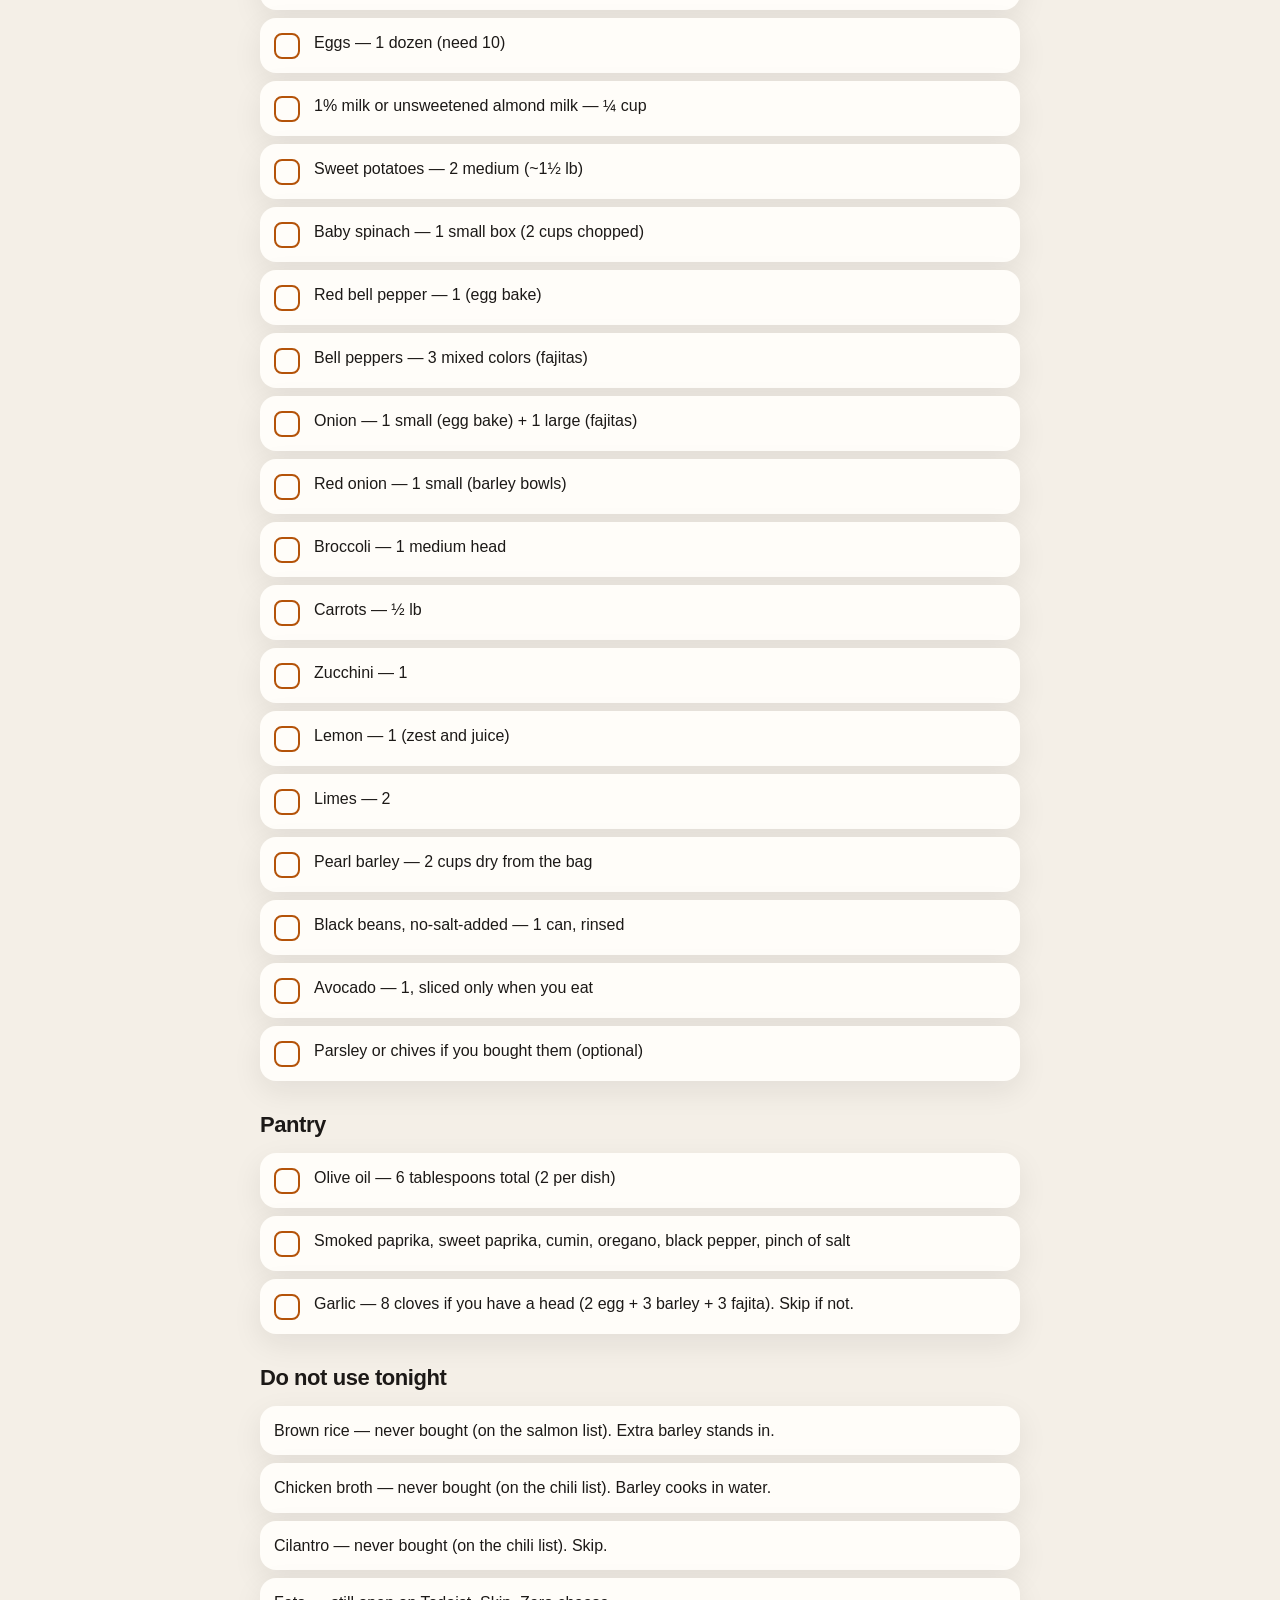
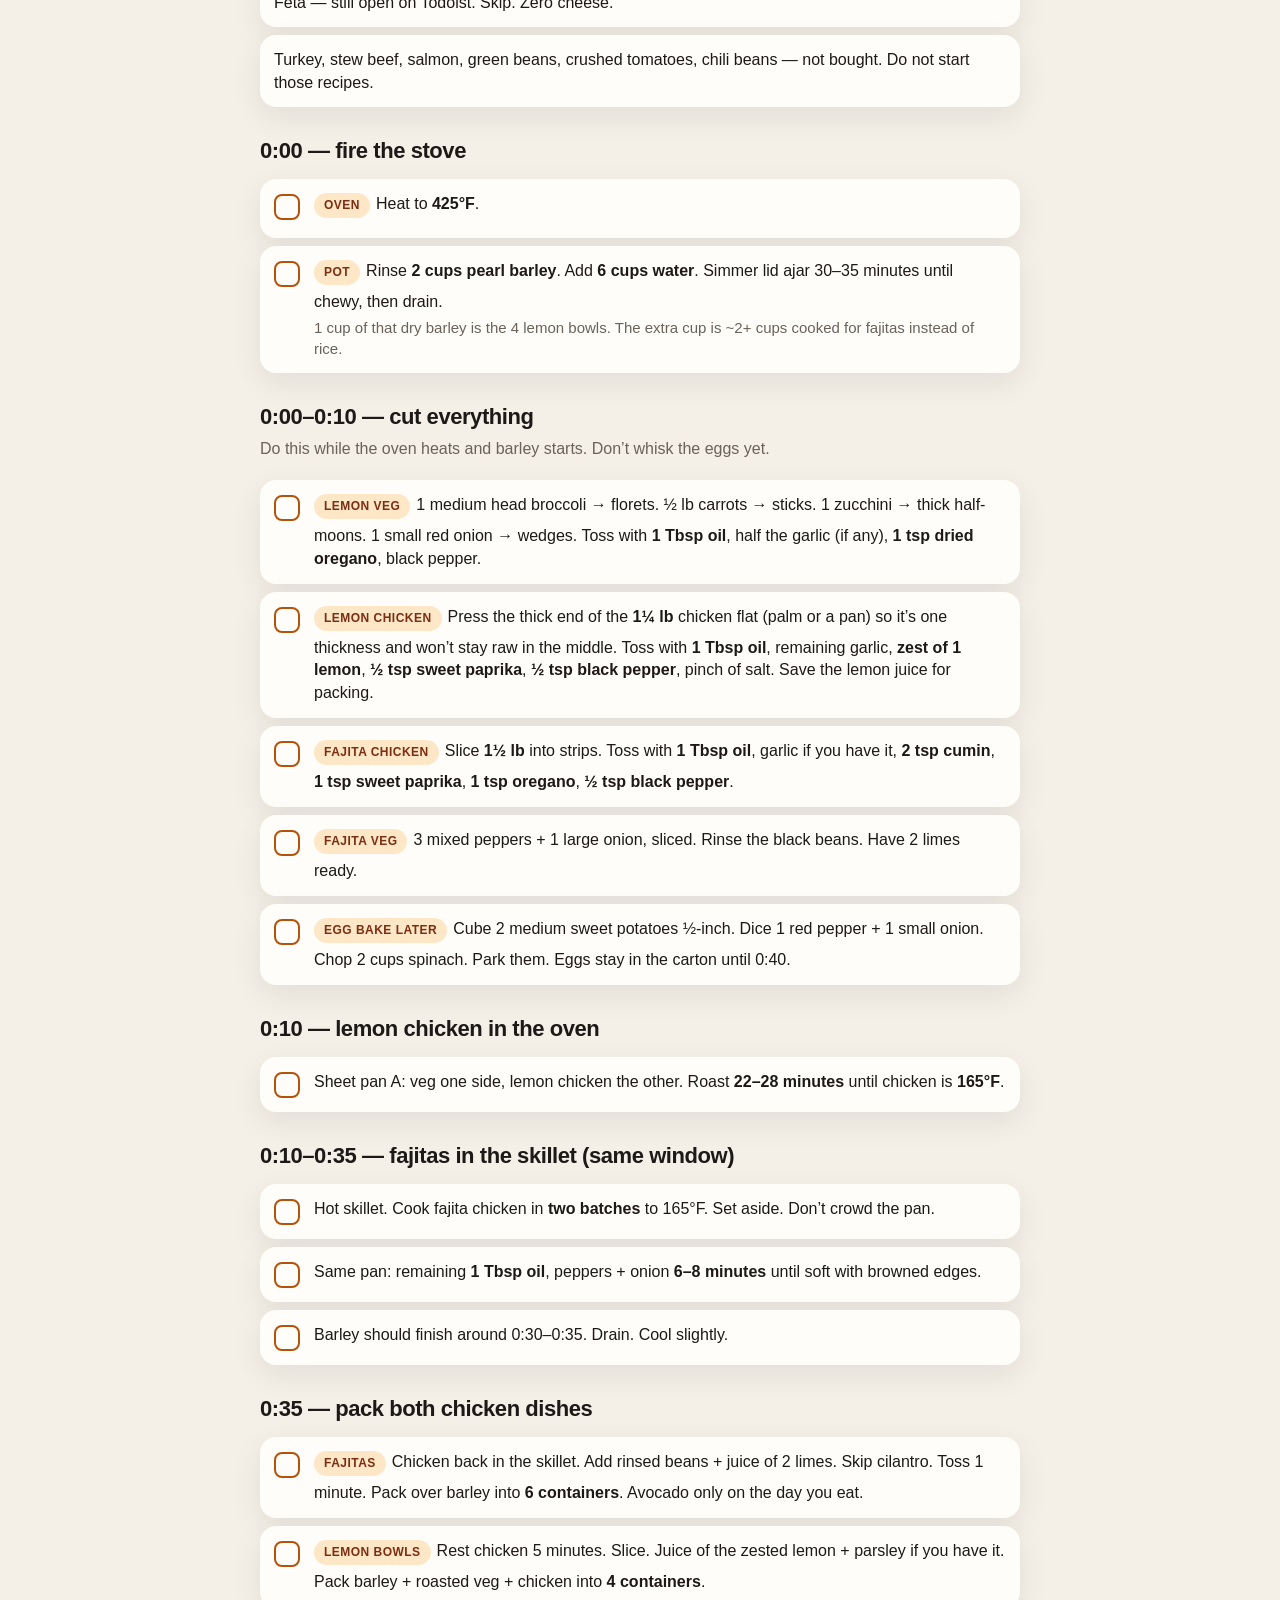
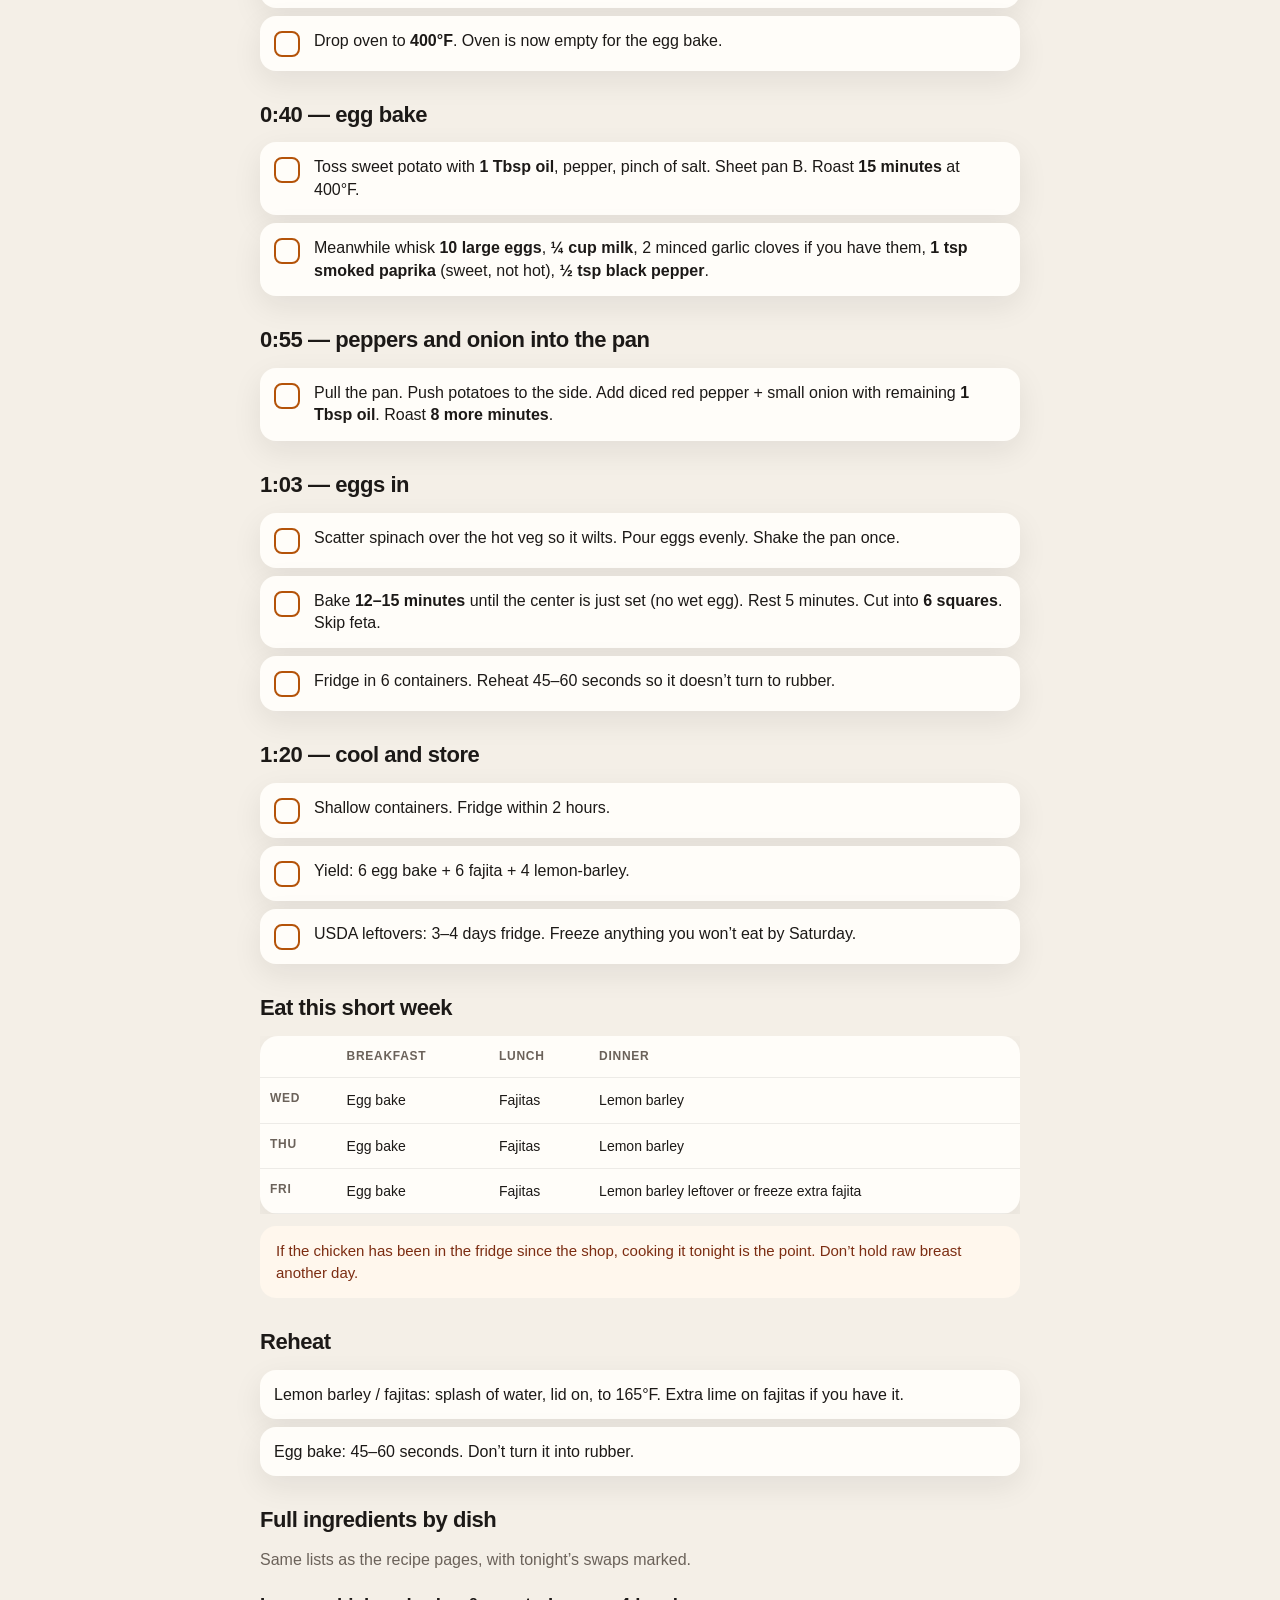
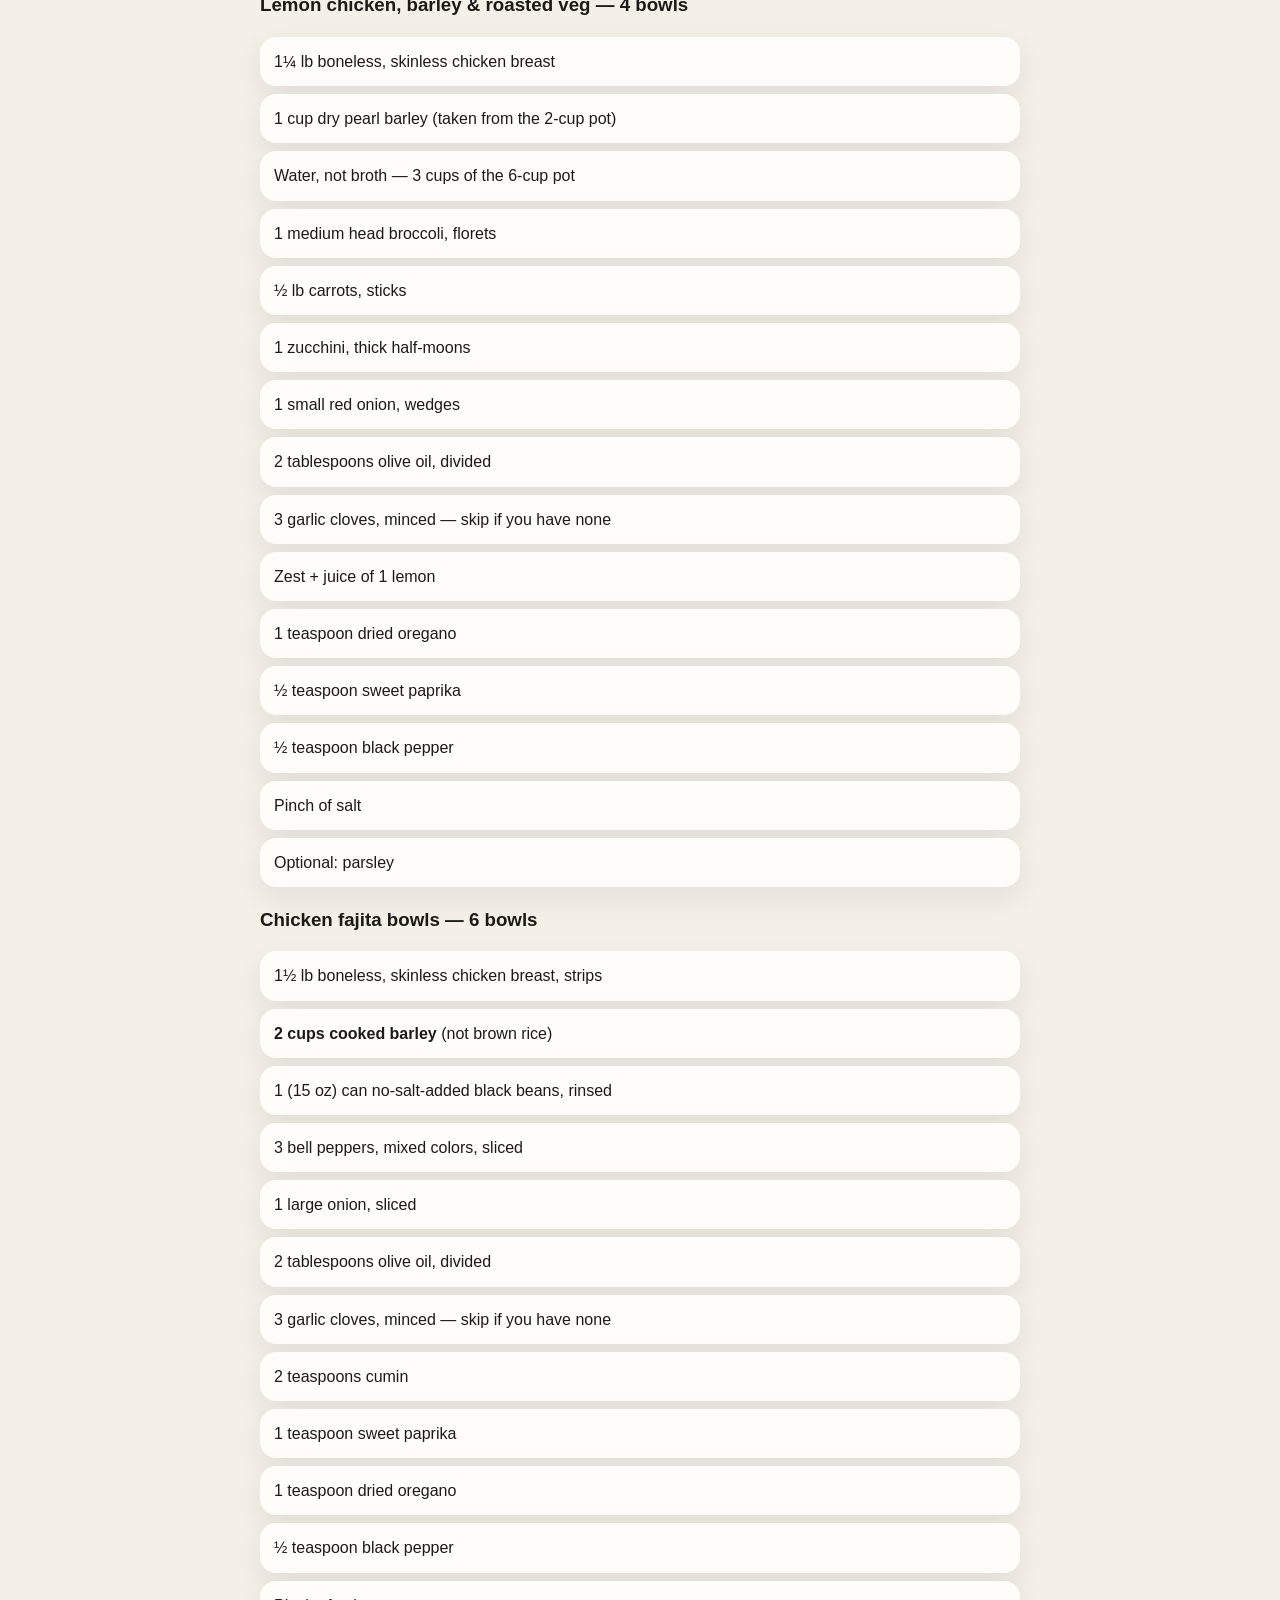
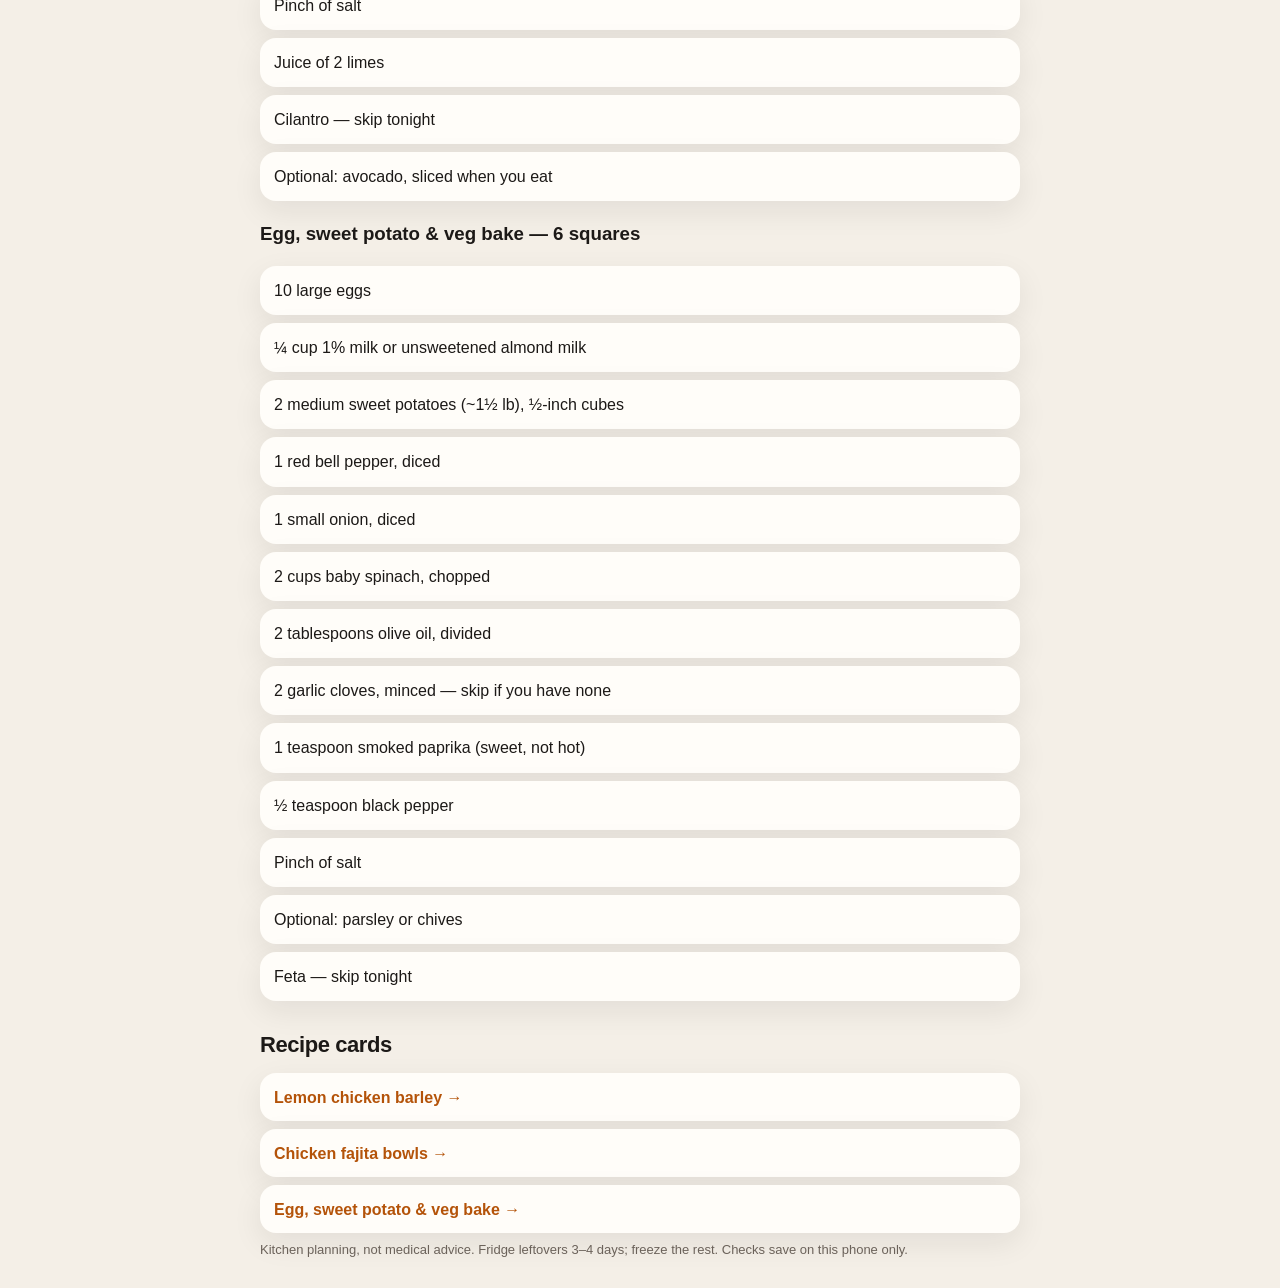
==== commit 42f8134a: "Say flatten the thick end of the chicken, not “pound even.”" ====
--- a/cook-now.html
+++ b/cook-now.html
@@ -12,7 +12,7 @@
 <header class="app"><div class="wrap"><a class="back" href="index.html">‹ Home</a></div></header>
 <main class="wrap">
 
-<!-- cook-now-v20260909 -->
+<!-- cook-now-v20260909b -->
 <p class="kicker">Tonight’s session</p>
 <h1>Cook these 3 in parallel</h1>
 <p class="lede">Egg bake, lemon chicken barley, and fajitas — the three dishes you actually bought. One ~75 minute pass. Tap a row to check it off. Checks stay on this phone.</p>
@@ -49,7 +49,7 @@
 
 <h2>Keep the two chickens apart</h2>
 <ul class="ing">
-  <li><b>1¼ lb</b> boneless skinless breast → lemon sheet pan (pound even)</li>
+  <li><b>1¼ lb</b> boneless skinless breast → lemon sheet pan. Press the thick end flat so the whole piece is the same thickness.</li>
   <li><b>1½ lb</b> boneless skinless breast, strips → fajita skillet</li>
 </ul>
 
@@ -101,7 +101,7 @@
 <p class="lede" style="margin-top:-8px">Do this while the oven heats and barley starts. Don’t whisk the eggs yet.</p>
 <ul class="check" data-group="prep">
   <li data-id="pr1"><span class="box" aria-hidden="true"></span><span class="txt"><span class="when">Lemon veg</span>1 medium head broccoli → florets. ½ lb carrots → sticks. 1 zucchini → thick half-moons. 1 small red onion → wedges. Toss with <b>1 Tbsp oil</b>, half the garlic (if any), <b>1 tsp dried oregano</b>, black pepper.</span></li>
-  <li data-id="pr2"><span class="box" aria-hidden="true"></span><span class="txt"><span class="when">Lemon chicken</span>Pound <b>1¼ lb</b> breast even. Toss with <b>1 Tbsp oil</b>, remaining garlic, <b>zest of 1 lemon</b>, <b>½ tsp sweet paprika</b>, <b>½ tsp black pepper</b>, pinch of salt. Save the lemon juice for packing.</span></li>
+  <li data-id="pr2"><span class="box" aria-hidden="true"></span><span class="txt"><span class="when">Lemon chicken</span>Press the thick end of the <b>1¼ lb</b> chicken flat (palm or a pan) so it’s one thickness and won’t stay raw in the middle. Toss with <b>1 Tbsp oil</b>, remaining garlic, <b>zest of 1 lemon</b>, <b>½ tsp sweet paprika</b>, <b>½ tsp black pepper</b>, pinch of salt. Save the lemon juice for packing.</span></li>
   <li data-id="pr3"><span class="box" aria-hidden="true"></span><span class="txt"><span class="when">Fajita chicken</span>Slice <b>1½ lb</b> into strips. Toss with <b>1 Tbsp oil</b>, garlic if you have it, <b>2 tsp cumin</b>, <b>1 tsp sweet paprika</b>, <b>1 tsp oregano</b>, <b>½ tsp black pepper</b>.</span></li>
   <li data-id="pr4"><span class="box" aria-hidden="true"></span><span class="txt"><span class="when">Fajita veg</span>3 mixed peppers + 1 large onion, sliced. Rinse the black beans. Have 2 limes ready.</span></li>
   <li data-id="pr5"><span class="box" aria-hidden="true"></span><span class="txt"><span class="when">Egg bake later</span>Cube 2 medium sweet potatoes ½-inch. Dice 1 red pepper + 1 small onion. Chop 2 cups spinach. Park them. Eggs stay in the carton until 0:40.</span></li>
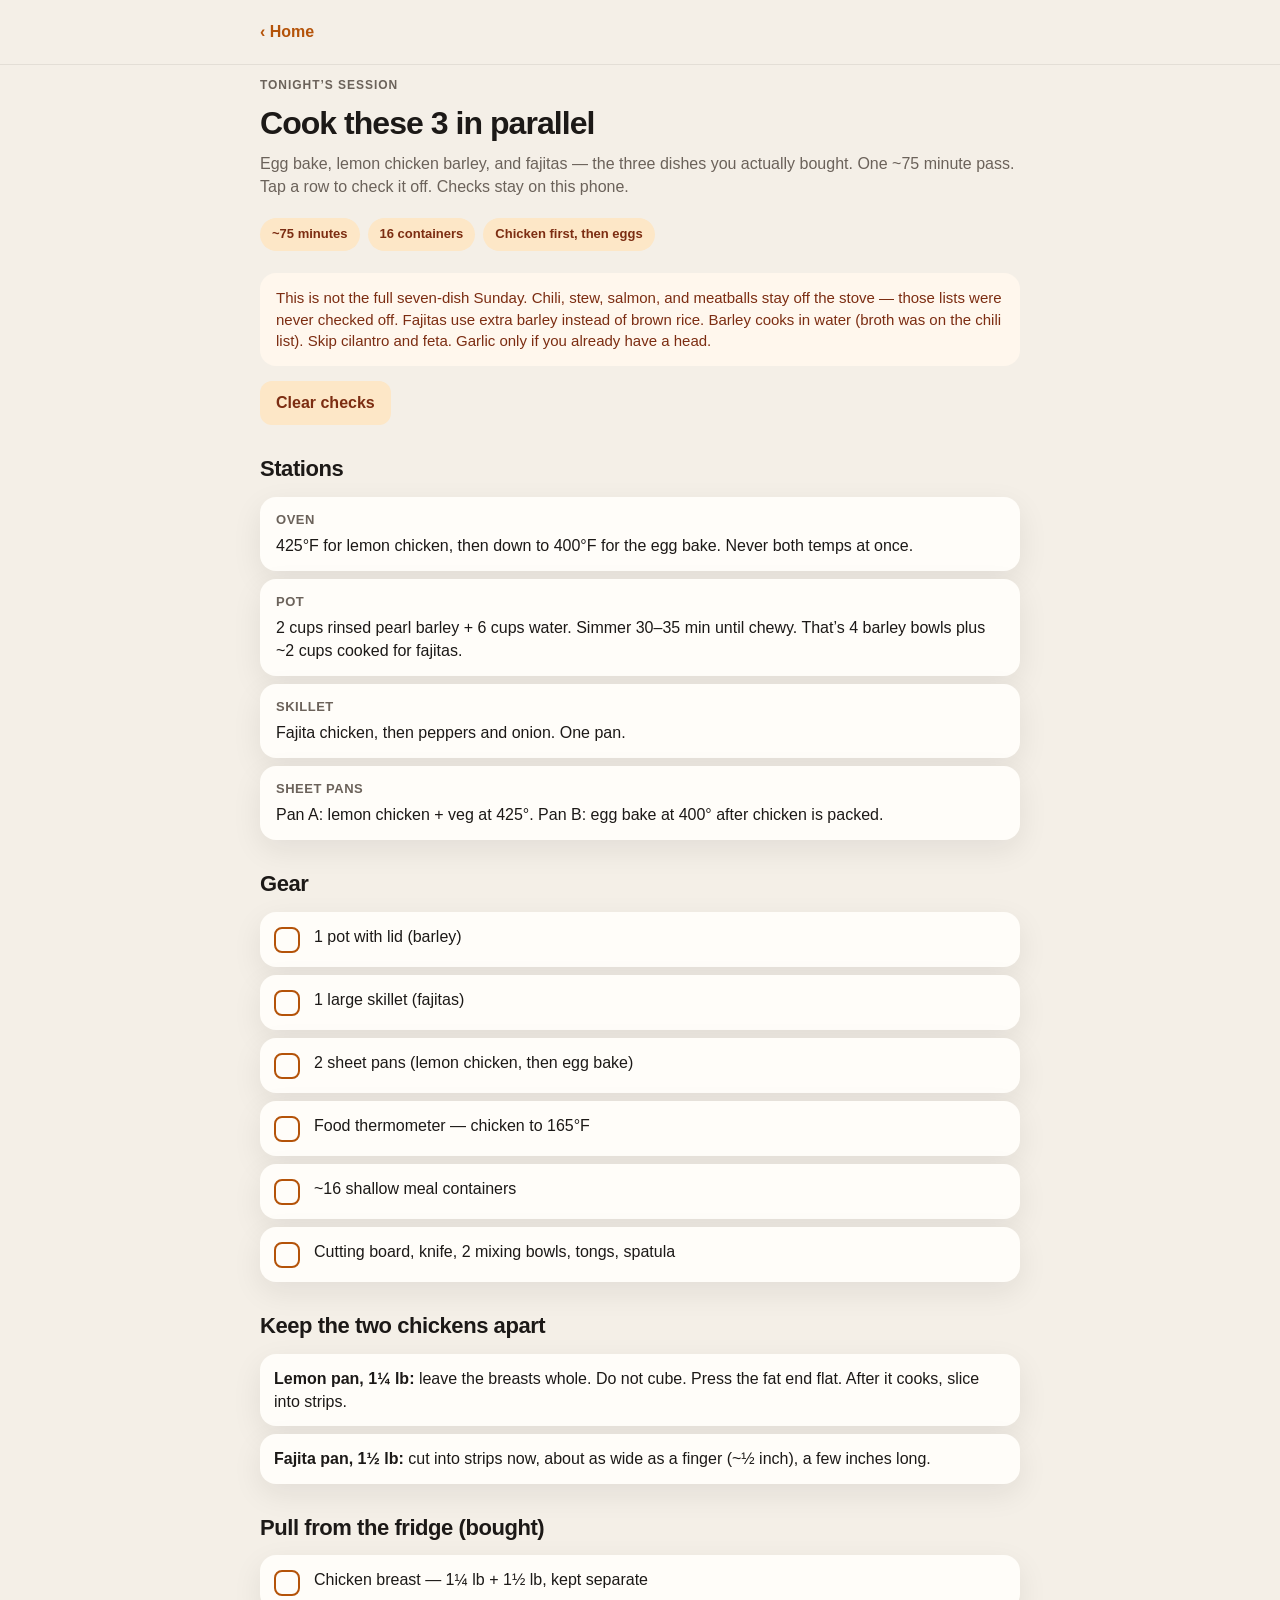
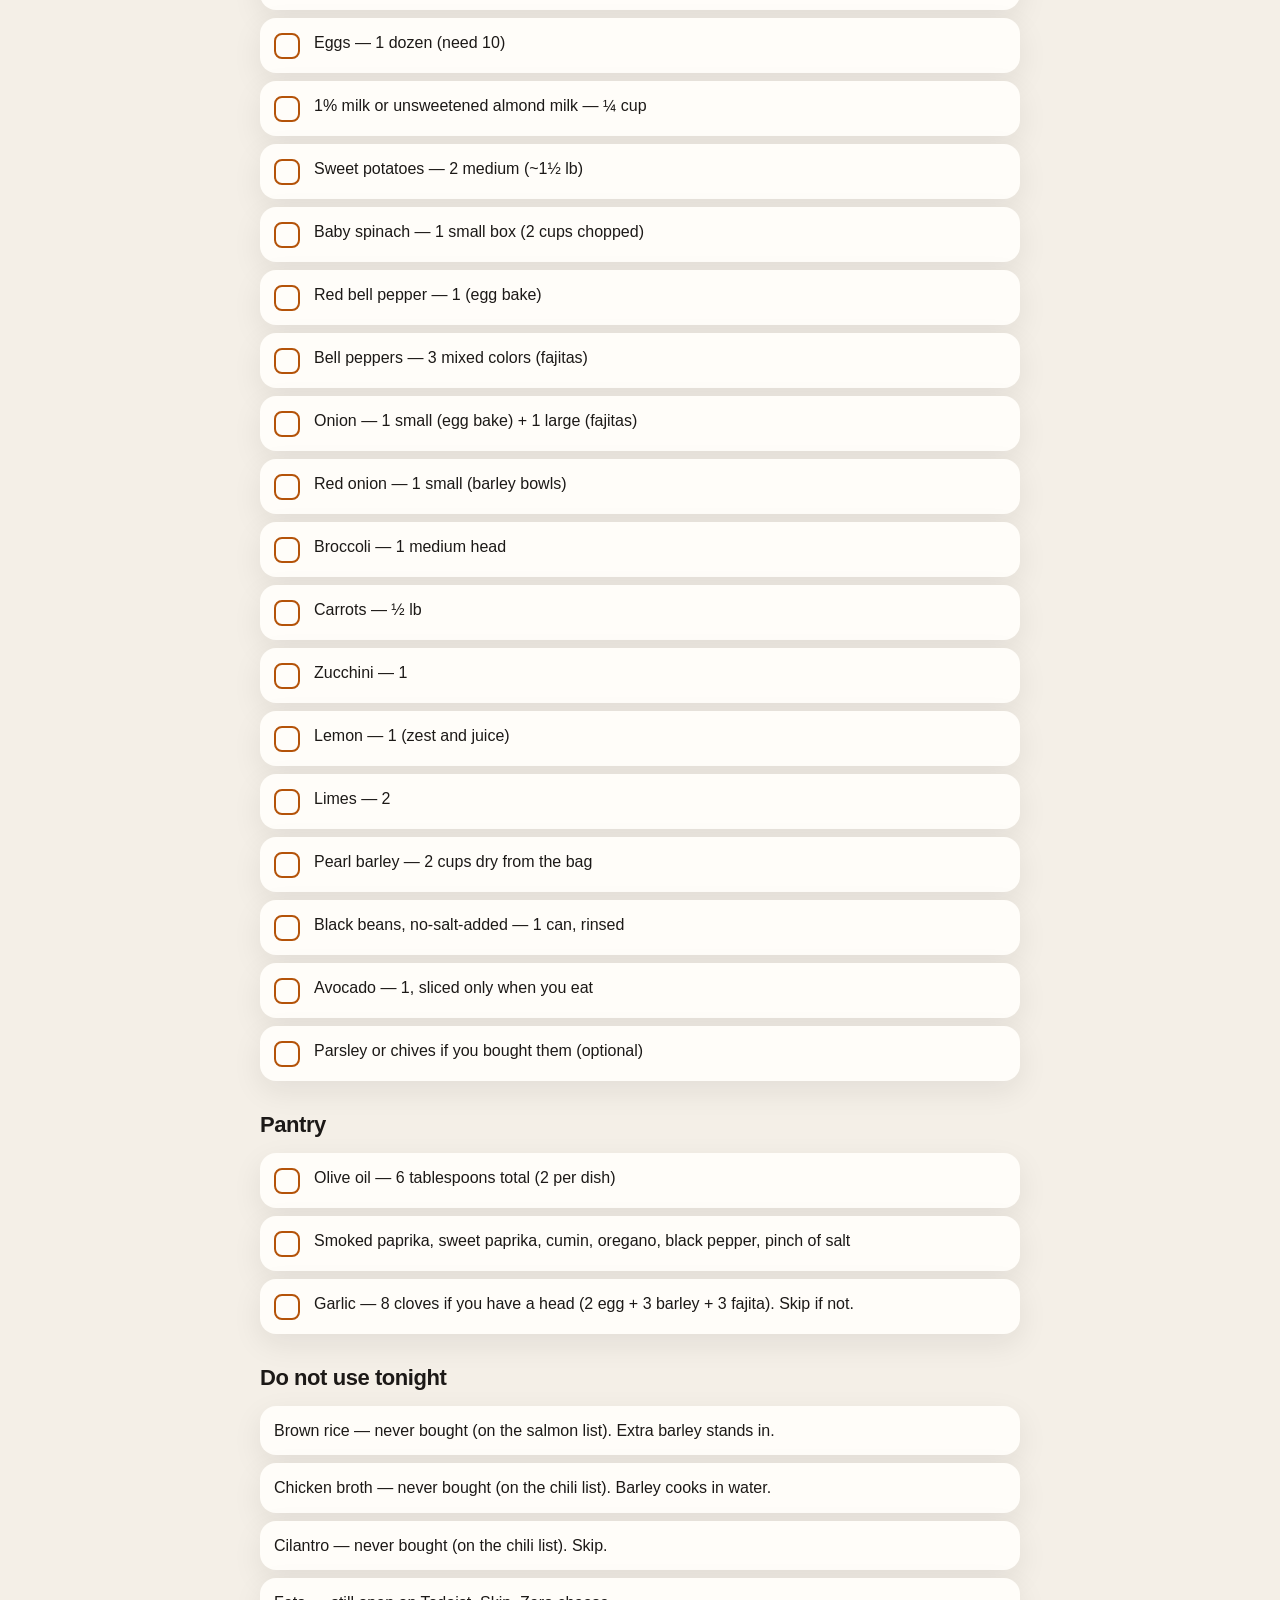
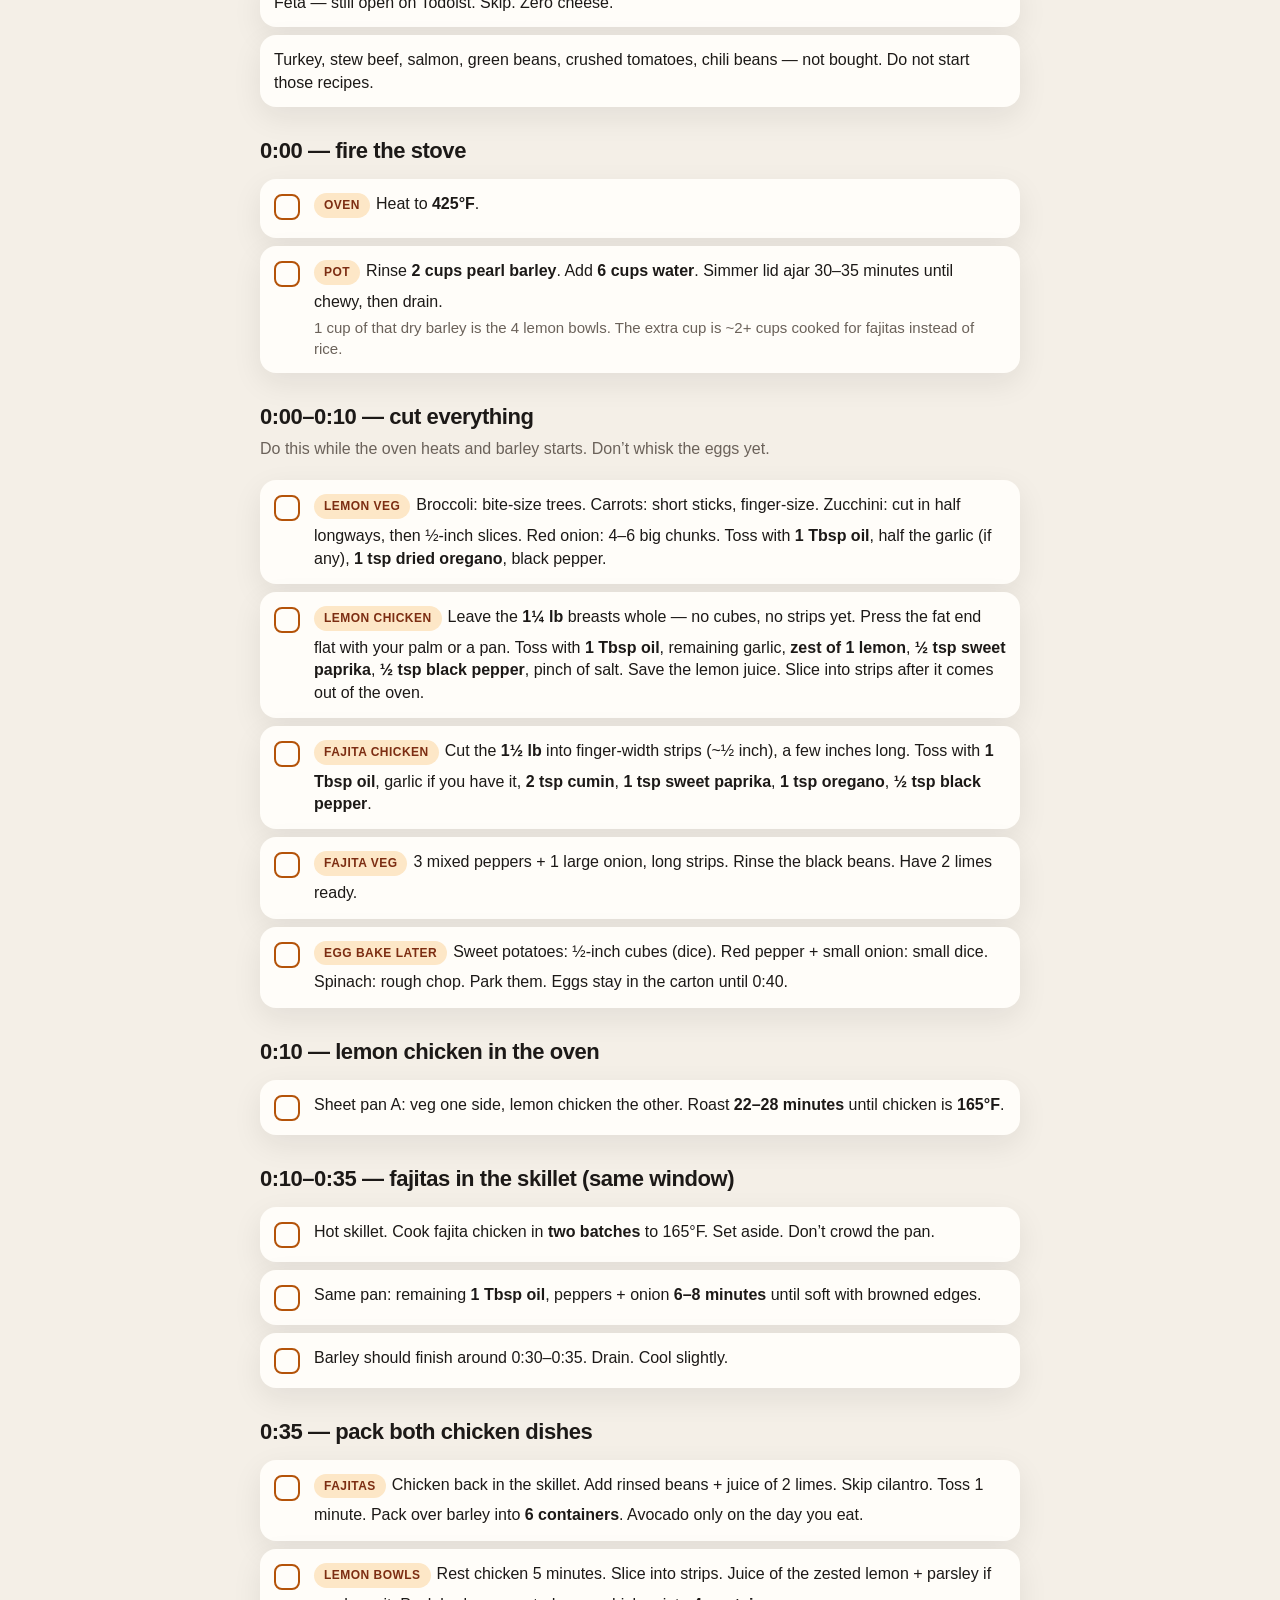
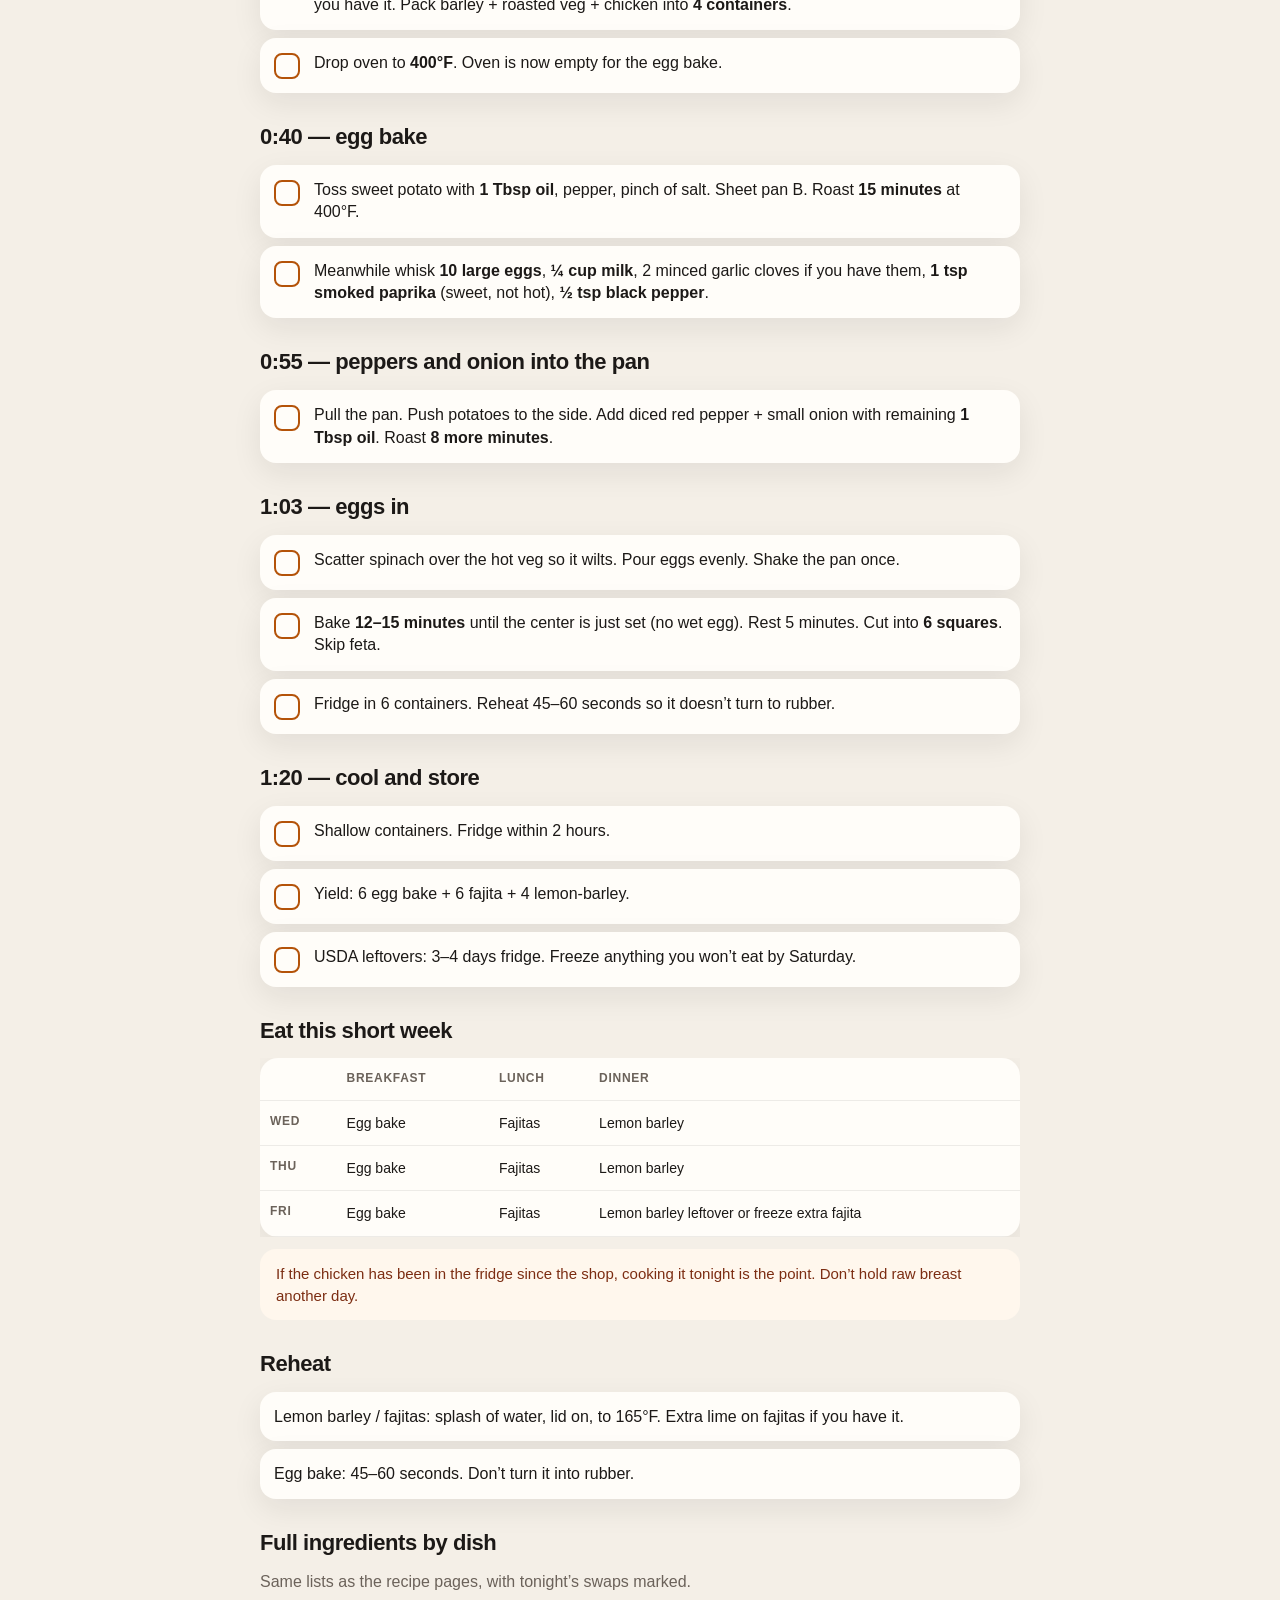
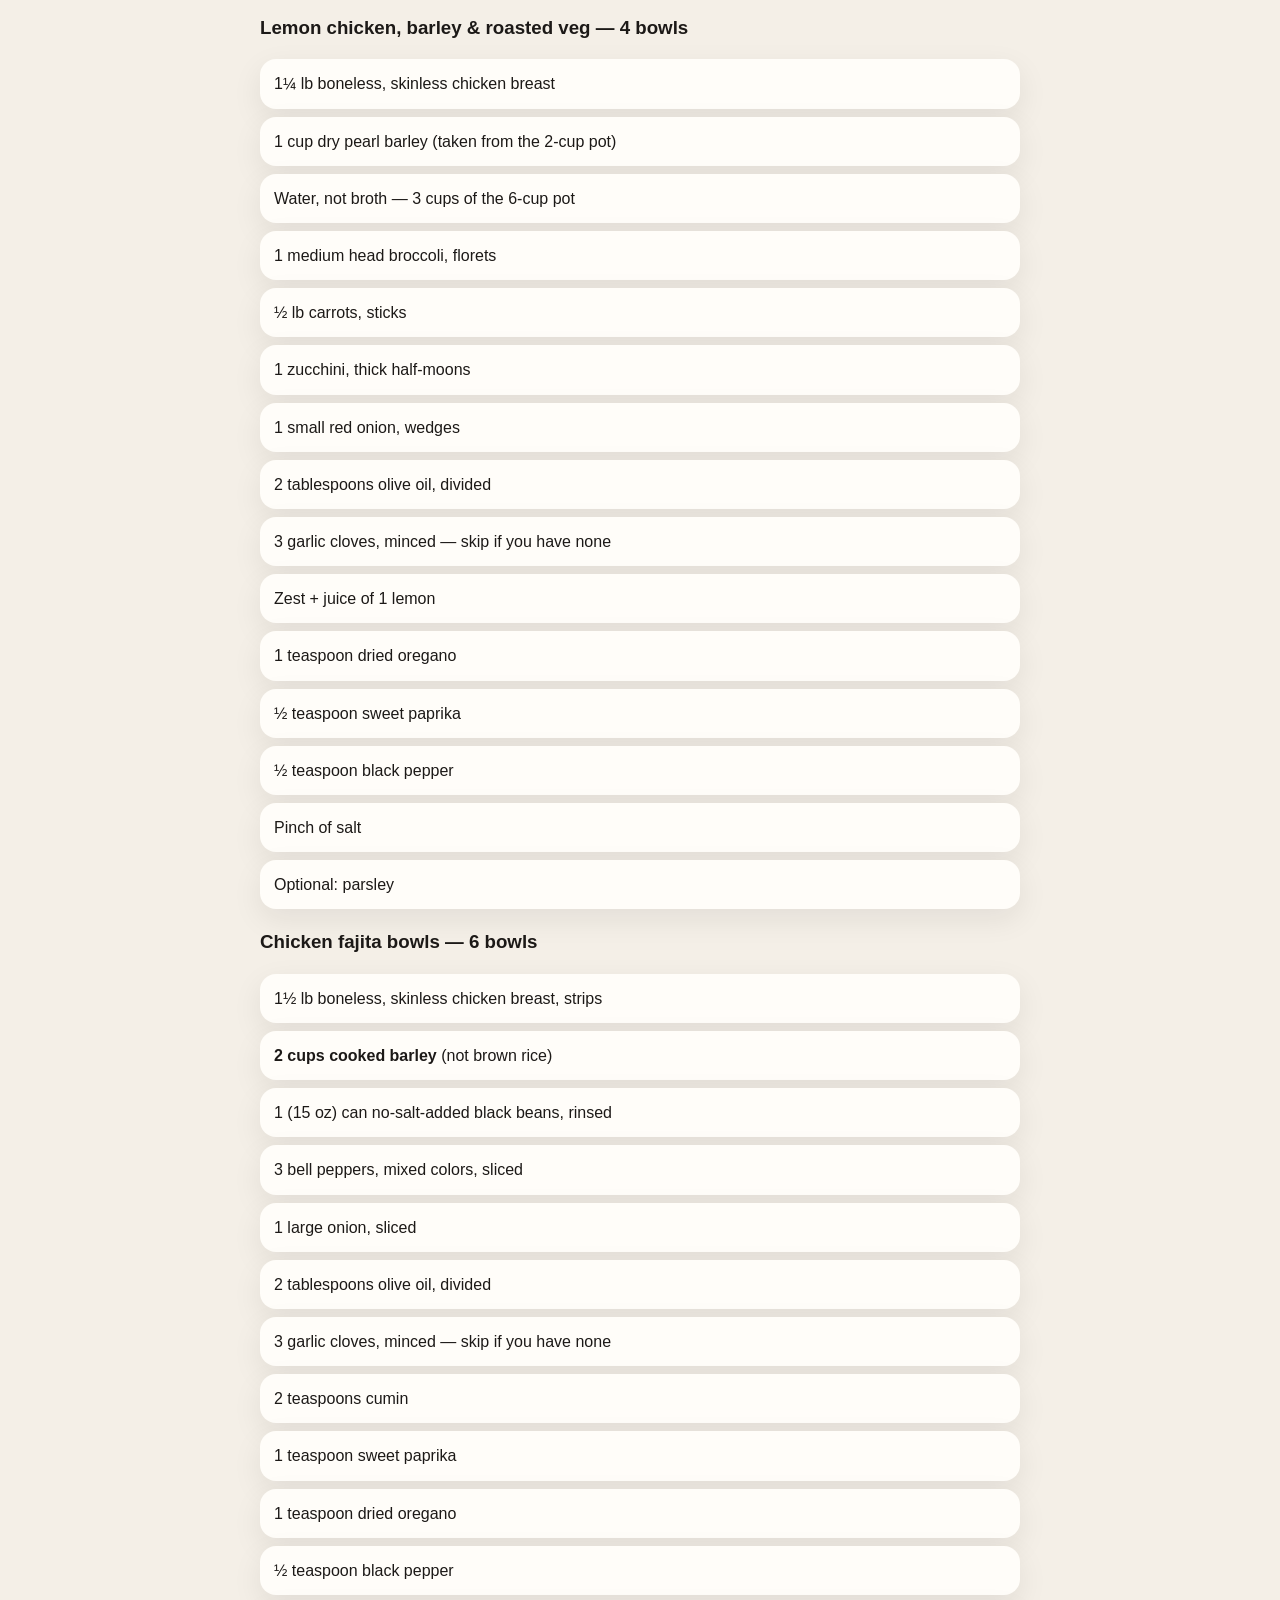
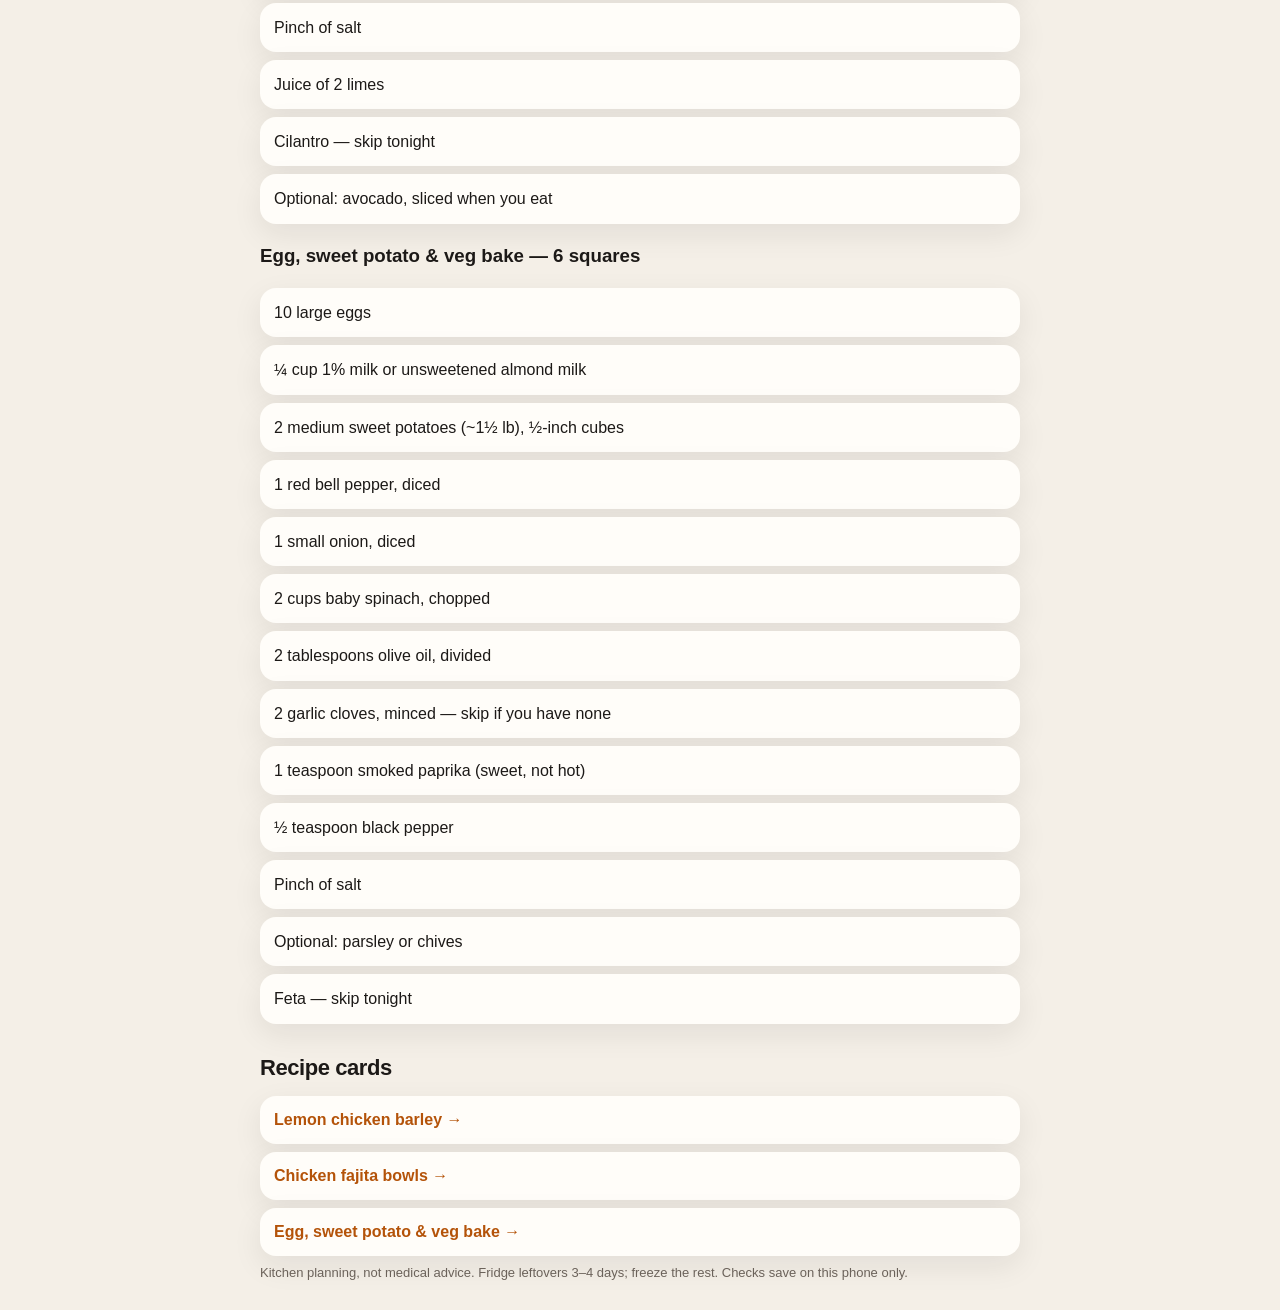
==== commit 809ea697: "Say the chicken shapes in plain English: whole then strips, or finger strips now." ====
--- a/cook-now.html
+++ b/cook-now.html
@@ -12,7 +12,7 @@
 <header class="app"><div class="wrap"><a class="back" href="index.html">‹ Home</a></div></header>
 <main class="wrap">
 
-<!-- cook-now-v20260909b -->
+<!-- cook-now-v20260909c -->
 <p class="kicker">Tonight’s session</p>
 <h1>Cook these 3 in parallel</h1>
 <p class="lede">Egg bake, lemon chicken barley, and fajitas — the three dishes you actually bought. One ~75 minute pass. Tap a row to check it off. Checks stay on this phone.</p>
@@ -49,8 +49,8 @@
 
 <h2>Keep the two chickens apart</h2>
 <ul class="ing">
-  <li><b>1¼ lb</b> boneless skinless breast → lemon sheet pan. Press the thick end flat so the whole piece is the same thickness.</li>
-  <li><b>1½ lb</b> boneless skinless breast, strips → fajita skillet</li>
+  <li><b>Lemon pan, 1¼ lb:</b> leave the breasts whole. Do not cube. Press the fat end flat. After it cooks, slice into strips.</li>
+  <li><b>Fajita pan, 1½ lb:</b> cut into strips now, about as wide as a finger (~½ inch), a few inches long.</li>
 </ul>
 
 <h2>Pull from the fridge (bought)</h2>
@@ -100,11 +100,11 @@
 <h2>0:00–0:10 — cut everything</h2>
 <p class="lede" style="margin-top:-8px">Do this while the oven heats and barley starts. Don’t whisk the eggs yet.</p>
 <ul class="check" data-group="prep">
-  <li data-id="pr1"><span class="box" aria-hidden="true"></span><span class="txt"><span class="when">Lemon veg</span>1 medium head broccoli → florets. ½ lb carrots → sticks. 1 zucchini → thick half-moons. 1 small red onion → wedges. Toss with <b>1 Tbsp oil</b>, half the garlic (if any), <b>1 tsp dried oregano</b>, black pepper.</span></li>
-  <li data-id="pr2"><span class="box" aria-hidden="true"></span><span class="txt"><span class="when">Lemon chicken</span>Press the thick end of the <b>1¼ lb</b> chicken flat (palm or a pan) so it’s one thickness and won’t stay raw in the middle. Toss with <b>1 Tbsp oil</b>, remaining garlic, <b>zest of 1 lemon</b>, <b>½ tsp sweet paprika</b>, <b>½ tsp black pepper</b>, pinch of salt. Save the lemon juice for packing.</span></li>
-  <li data-id="pr3"><span class="box" aria-hidden="true"></span><span class="txt"><span class="when">Fajita chicken</span>Slice <b>1½ lb</b> into strips. Toss with <b>1 Tbsp oil</b>, garlic if you have it, <b>2 tsp cumin</b>, <b>1 tsp sweet paprika</b>, <b>1 tsp oregano</b>, <b>½ tsp black pepper</b>.</span></li>
-  <li data-id="pr4"><span class="box" aria-hidden="true"></span><span class="txt"><span class="when">Fajita veg</span>3 mixed peppers + 1 large onion, sliced. Rinse the black beans. Have 2 limes ready.</span></li>
-  <li data-id="pr5"><span class="box" aria-hidden="true"></span><span class="txt"><span class="when">Egg bake later</span>Cube 2 medium sweet potatoes ½-inch. Dice 1 red pepper + 1 small onion. Chop 2 cups spinach. Park them. Eggs stay in the carton until 0:40.</span></li>
+  <li data-id="pr1"><span class="box" aria-hidden="true"></span><span class="txt"><span class="when">Lemon veg</span>Broccoli: bite-size trees. Carrots: short sticks, finger-size. Zucchini: cut in half longways, then ½-inch slices. Red onion: 4–6 big chunks. Toss with <b>1 Tbsp oil</b>, half the garlic (if any), <b>1 tsp dried oregano</b>, black pepper.</span></li>
+  <li data-id="pr2"><span class="box" aria-hidden="true"></span><span class="txt"><span class="when">Lemon chicken</span>Leave the <b>1¼ lb</b> breasts whole — no cubes, no strips yet. Press the fat end flat with your palm or a pan. Toss with <b>1 Tbsp oil</b>, remaining garlic, <b>zest of 1 lemon</b>, <b>½ tsp sweet paprika</b>, <b>½ tsp black pepper</b>, pinch of salt. Save the lemon juice. Slice into strips after it comes out of the oven.</span></li>
+  <li data-id="pr3"><span class="box" aria-hidden="true"></span><span class="txt"><span class="when">Fajita chicken</span>Cut the <b>1½ lb</b> into finger-width strips (~½ inch), a few inches long. Toss with <b>1 Tbsp oil</b>, garlic if you have it, <b>2 tsp cumin</b>, <b>1 tsp sweet paprika</b>, <b>1 tsp oregano</b>, <b>½ tsp black pepper</b>.</span></li>
+  <li data-id="pr4"><span class="box" aria-hidden="true"></span><span class="txt"><span class="when">Fajita veg</span>3 mixed peppers + 1 large onion, long strips. Rinse the black beans. Have 2 limes ready.</span></li>
+  <li data-id="pr5"><span class="box" aria-hidden="true"></span><span class="txt"><span class="when">Egg bake later</span>Sweet potatoes: ½-inch cubes (dice). Red pepper + small onion: small dice. Spinach: rough chop. Park them. Eggs stay in the carton until 0:40.</span></li>
 </ul>
 
 <h2>0:10 — lemon chicken in the oven</h2>
@@ -122,7 +122,7 @@
 <h2>0:35 — pack both chicken dishes</h2>
 <ul class="check" data-group="t35">
   <li data-id="t35a"><span class="box" aria-hidden="true"></span><span class="txt"><span class="when">Fajitas</span>Chicken back in the skillet. Add rinsed beans + juice of 2 limes. Skip cilantro. Toss 1 minute. Pack over barley into <b>6 containers</b>. Avocado only on the day you eat.</span></li>
-  <li data-id="t35b"><span class="box" aria-hidden="true"></span><span class="txt"><span class="when">Lemon bowls</span>Rest chicken 5 minutes. Slice. Juice of the zested lemon + parsley if you have it. Pack barley + roasted veg + chicken into <b>4 containers</b>.</span></li>
+  <li data-id="t35b"><span class="box" aria-hidden="true"></span><span class="txt"><span class="when">Lemon bowls</span>Rest chicken 5 minutes. Slice into strips. Juice of the zested lemon + parsley if you have it. Pack barley + roasted veg + chicken into <b>4 containers</b>.</span></li>
   <li data-id="t35c"><span class="box" aria-hidden="true"></span><span class="txt">Drop oven to <b>400°F</b>. Oven is now empty for the egg bake.</span></li>
 </ul>
 
